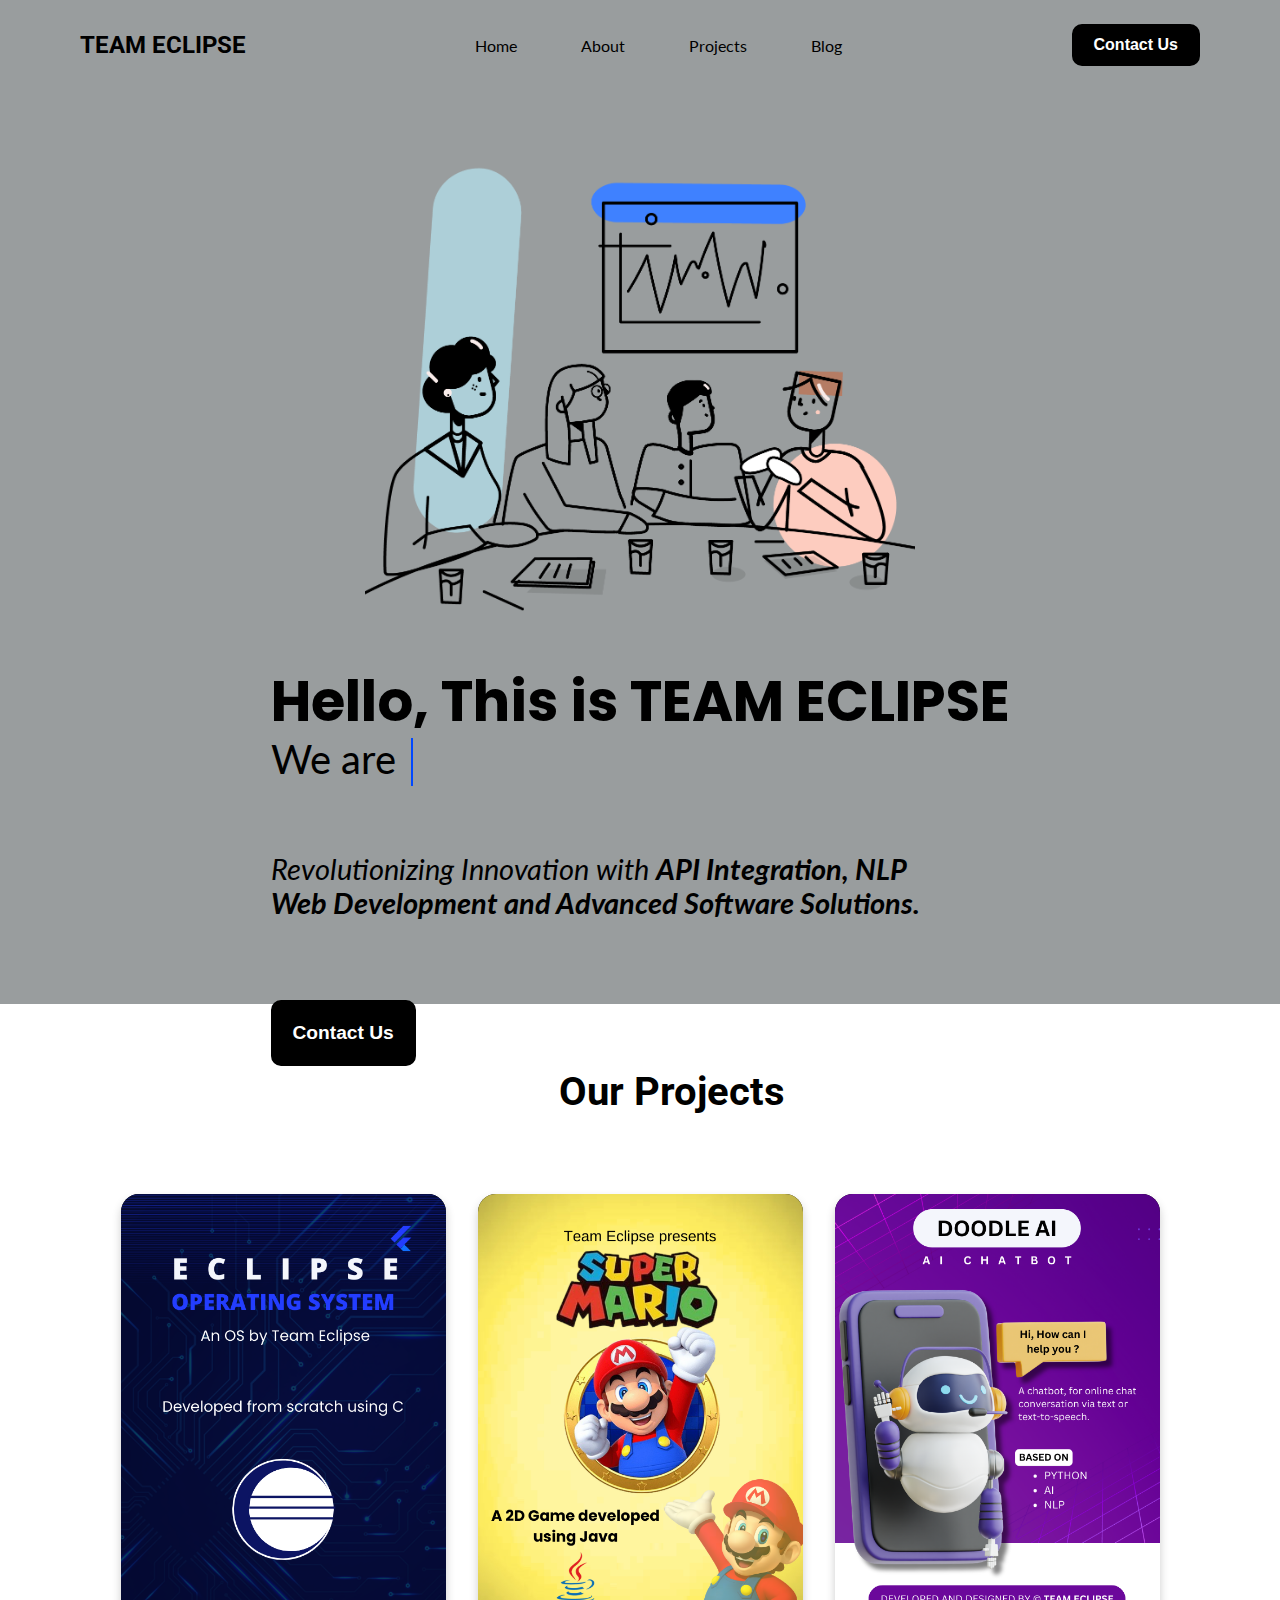
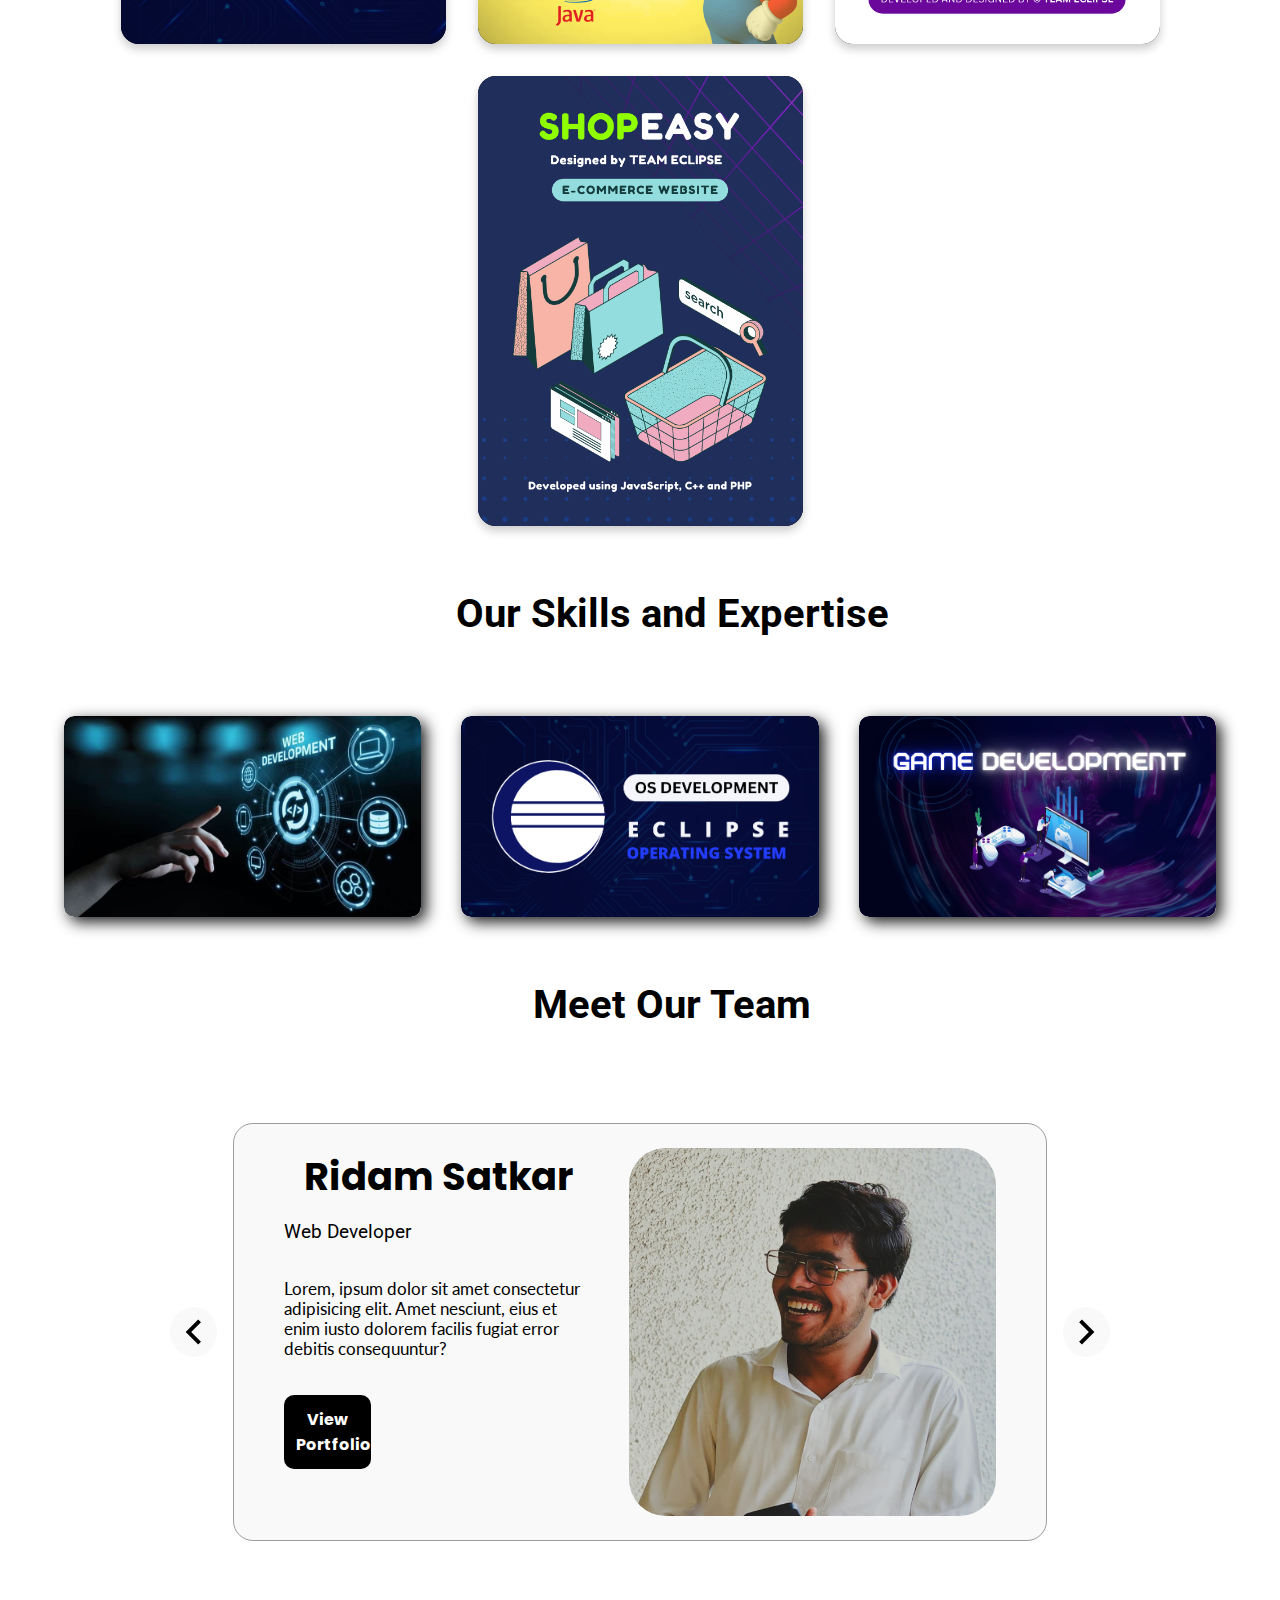
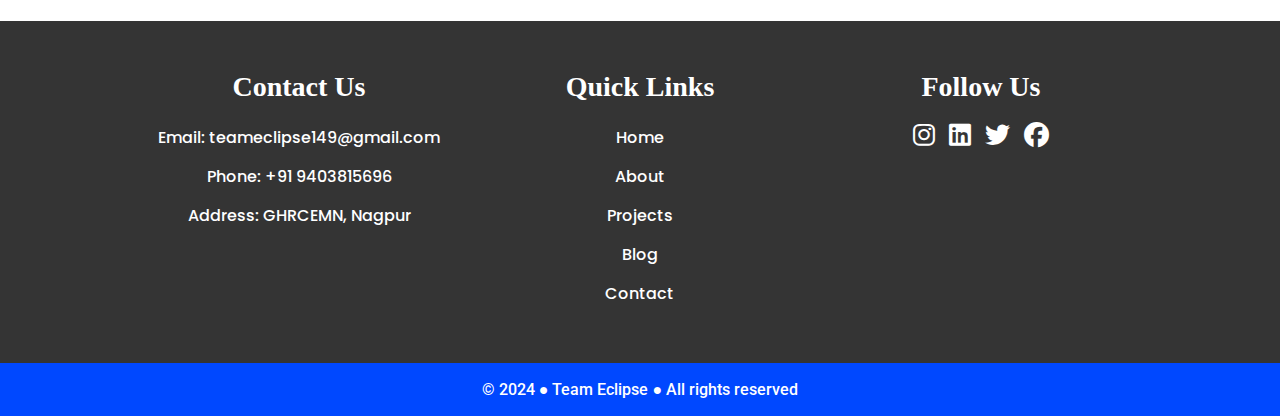
==== index.html @ 4fec07fc "Footer added and also responsiveness updated" ====
<!DOCTYPE html>
<html lang="en">

<head>
    <link rel="shortcut icon" type="icon" href="img/logo.png">
    <meta charset="UTF-8">
    <meta name="viewport" content="width=device-width, initial-scale=1.0">
    <title>Team Eclipse's Portfolio</title>
    <link rel="stylesheet" href="css/style.css">
    <link rel="stylesheet" media="only screen and (max-width:480px)" href="css/phone.css">
    <link rel="stylesheet"
        href="https://fonts.googleapis.com/css2?family=Roboto:wght@300;400;700&family=Open+Sans:wght@400;700&family=Lato:wght@400;700&display=swap">
    <link href="https://fonts.googleapis.com/css2?family=Poppins:wght@300;400;500;600;700;800;900&display=swap" rel="stylesheet">
    <link rel="stylesheet" href="https://cdnjs.cloudflare.com/ajax/libs/font-awesome/6.6.0/css/all.min.css">
</head>

<body>
    <div class="grey-bg">
        <header>
            <div class="logo">
                <h2>TEAM ECLIPSE</h2>
            </div>

            <div class="navbar">
                <ul>
                    <li><a href="#">Home</a></li>
                    <li><a href="#">About</a></li>
                    <li><a href="#">Projects</a></li>
                    <li><a href="#">Blog</a></li>
                </ul>
            </div>
            <div class="sidebar">
                <div class="navigation">
                    <h4>NAVIGATION</h4>
                    <ul class="nav-items">
                        <li><a href="#" class="active">Home</a></li>
                        <li><a href="#">About</a></li>
                        <li><a href="#">Projects</a></li>
                        <li><a href="#">Blog</a></li>
                    </ul>
                </div>

                <div class="socials">

                    <h4>SOCIALS</h4>
                    <ul class="social">
                        <li><a href="#" class="active">Instagram</a></li>
                        <li><a href="#">Twitter</a></li>
                        <li><a href="#">LinkedIn</a></li>
                    </ul>
                </div>

            </div>
            <div class="sidebar-toggle">
                <!-- <input type="checkbox" id="menu-toggle"> -->
                <i class="fa-solid fa-bars menu" onclick="showSidebar(); showCross();"></i>
                <i class="fa-solid fa-xmark cross" onclick="hideSidebar();hideCross();"></i>
            </div>
            <div class="magnetic">
                <button type="button" class="magnet-button" name="button">Contact Us</button>
            </div>
        </header>



        <div class="intro-section">

            <div class="intro-text">
                <h1 class="intro-text1">Hello, This is TEAM ECLIPSE</h1>
                <div class="typewriter">
                    <p class="text">We are</p>
                    <ul class="option">
                        <li><span>Web Developers.</span></li>
                        <li><span>Designers.</span></li>
                        <li><span>Progammers.</span></li>
                        <li><span>Freelancers.</span></li>
                        <li><span>Engineers.</span></li>
                    </ul>
                </div>
                <div class="intro-text2">
                    <p><em>Revolutionizing Innovation with <strong>API Integration, NLP</strong></em></p>
                    <p><em><strong>Web Development and Advanced Software Solutions. </strong></em></p>
                </div>
                <div class="magnetic button-spacing">
                    <button type="button" class="magnet-button intro-button" name="button">Contact Us</button>
                </div>
            </div>

            <img class="intro-img" src="img/intro-img.png" alt="intro-img.png">

        </div>
    </div>
    <div class="project-section">
        <h3 class="project-text in-view-animate">Our Projects</h3>
        <div class="project-wrapper">
            <div class="project-card in-view-animate">
                <div class="project-img"><img src="img/collab-project-1.png" alt="Location Unknown"></div>
                <div class="details">
                    <h1>Eclipse OS</h1>
                    <h2>Collaborative Project</h2>
                    <div class="rating">
                        <i class="fas fa-star"></i>
                        <i class="fas fa-star"></i>
                        <i class="fas fa-star"></i>
                        <i class="fas fa-star"></i>
                        <i class="far fa-star"></i>
                        <span>4.2/5</span>
                    </div>
                    <div class="tags">
                        <span class="tag">OS</span>
                        <span class="tag">C</span>
                        <span class="tag">OOPs</span>
                    </div>
                    <p class="desc">
                        A Full-Fledged operating system developed from Scratch only in C Programming Language.
                    </p>
                    <div class="collaborators">
                        <h3>Collaborators</h3>
                        <ul>
                            <li><img src="img/collab-1.jpg" alt="Ridam Satkar" title="Ridam Satkar"></li>
                            <li><img src="img/collab-2.jpg" alt="Priyanshu Kumar" title="Priyanshu Kumar"></li>
                            <li><img src="img/collab-4.jpg" alt="Pranay Kharbade" title="Pranay Kharbade"></li>
                        </ul>
                    </div>
                </div>
            </div>
            <div class="project-card in-view-animate">
                <div class="project-img"><img src="img/collab-project-2.png" alt="Location Unknown"></div>
                <div class="details">
                    <h1>Super Mario</h1>
                    <h2>Collaborative Project</h2>
                    <div class="rating">
                        <i class="fas fa-star"></i>
                        <i class="fas fa-star"></i>
                        <i class="fas fa-star"></i>
                        <i class="fas fa-star"></i>
                        <i class="far fa-star"></i>
                        <span>4/5</span>
                    </div>
                    <div class="tags">
                        <span class="tag">2D Game</span>
                        <span class="tag">Java</span>
                        <span class="tag">Game Engine</span>
                    </div>
                    <p class="desc">
                        A 2D Game developed from scratch using Java Programming Language.
                    </p>
                    <div class="collaborators">
                        <h3>Collaborators</h3>
                        <ul>
                            <li><img src="img/collab-1.jpg" alt="Ridam Satkar" title="Ridam Satkar"></li>
                            <li><img src="img/collab-2.jpg" alt="Priyanshu Kumar" title="Priyanshu Kumar"></li>
                            <li><img src="img/collab-3.jpg" alt="Sumit Vannier" title="Sumit Vannier"></li>
                        </ul>
                    </div>
                </div>
            </div>
            <div class="project-card in-view-animate">
                <div class="project-img"><img src="img/collab-project-3.png" alt="Location Unknown"></div>
                <div class="details">
                    <h1>Doodle AI</h1>
                    <h2>Collaborative Project</h2>
                    <div class="rating">
                        <i class="fas fa-star"></i>
                        <i class="fas fa-star"></i>
                        <i class="fas fa-star"></i>
                        <i class="fas fa-star"></i>
                        <i class="fas fa-star-half-alt"></i>
                        <span>4.7/5</span>
                    </div>
                    <div class="tags">
                        <span class="tag yellow">Python</span>
                        <span class="tag">AI</span>
                        <span class="tag blue">NLP</span>
                    </div>
                    <p class="desc">
                        A chatbot(Based on Pyhton and NLP), that can conduct an online chat conversation via text or
                        text-to-speech.
                    </p>
                    <div class="collaborators">
                        <h3>Collaborators</h3>
                        <ul>
                            <li><img src="img/collab-1.jpg" alt="Ridam Satkar" title="Ridam Satkar"></li>
                            <li><img src="img/collab-4.jpg" alt="Pranay Kharbade" title="Pranay Kharbade"></li>
                        </ul>
                    </div>
                </div>
            </div>
            <div class="project-card in-view-animate">
                <div class="project-img"><img src="img/collab-project-4.png" alt="Location Unknown"></div>
                <div class="details">
                    <h1>ShopEasy</h1>
                    <h2>Collaborative Project</h2>
                    <div class="rating">
                        <i class="fas fa-star"></i>
                        <i class="fas fa-star"></i>
                        <i class="fas fa-star"></i>
                        <i class="fas fa-star"></i>
                        <i class="fas fa-star-half-alt"></i>
                        <span>4.5/5</span>
                    </div>
                    <div class="tags">
                        <span class="tag yellow">JavaScript</span>
                        <span class="tag">Python</span>
                        <span class="tag blue">C++</span>
                    </div>
                    <p class="desc">
                        ShopEasy is an e-commerce website fully developed from scratch using JavaScript, C++ and Python.
                    </p>
                    <div class="collaborators">
                        <h3>Collaborators</h3>
                        <ul>
                            <li><img src="img/collab-1.jpg" alt="Ridam Satkar" title="Ridam Satkar"></li>
                            <li><img src="img/collab-4.jpg" alt="Pranay Kharbade" title="Pranay Kharbade"></li>
                            <li><img src="img/collab-3.jpg" alt="Sumit Vannier" title="Sumit Vannier"></li>
                        </ul>
                    </div>
                </div>
            </div>
        </div>
    </div>

    <div class="skills-section">
        <h3 class="skill-text in-view-animate">Our Skills and Expertise</h3>
        <div class="skill-wrapper">
            <div class="skill-card in-view-animate">
                <img alt="" src="img/skill-1.jpg">
                <div class="overlay">
                    <h3>Web Development</h3>
                    <p>Our team excels in building dynamic and responsive web applications, mastering both frontend and
                        backend technologies.</p>
                </div>
            </div>
            <div class="skill-card in-view-animate">
                <img alt="" src="img/skill-2.jpg">
                <div class="overlay">
                    <h3>OS Development</h3>
                    <p>We specialize in creating efficient and secure operating systems tailored for performance and
                        scalability.</p>
                </div>
            </div>
            <div class="skill-card in-view-animate">
                <img alt="" src="img/skill-3.jpg">
                <div class="overlay">
                    <h3>Game Development</h3>
                    <p>Our team is skilled in designing immersive and engaging games, blending creativity with technical
                        expertise.</p>
                </div>
            </div>
        </div>
    </div>

    <div class="team-section">
        <h3 class="team-text in-view-animate">Meet Our Team</h3>
        <div class="team-slider">
            <svg class="previous-arrow" xmlns="http://www.w3.org/2000/svg" viewBox="0 0 24 24" fill="currentColor">
                <path
                    d="M10.8284 12.0007L15.7782 16.9504L14.364 18.3646L8 12.0007L14.364 5.63672L15.7782 7.05093L10.8284 12.0007Z">
                </path>
            </svg>
            <div class="team-wrapper">
                <div class="member-card">
                    <div class="member-details">
                        <h3 class="member-name">Ridam Satkar</h3>
                        <p class="member-pos">Web Developer</p>
                        <p class="member-info">Lorem, ipsum dolor sit amet consectetur adipisicing elit. Amet nesciunt,
                            eius et enim iusto dolorem facilis fugiat error debitis consequuntur?</p>
                        <button class="resume-btn">View Portfolio</button>
                    </div>
                    <img src="img/collab-1.jpg" alt="Ridam Satkar" title="Ridam Satkar">
                </div>
                <div class="member-card">
                    <div class="member-details">
                        <h3 class="member-name">Priyanshu Kumar</h3>
                        <p class="member-pos">Graphic Designer</p>
                        <p class="member-info">Lorem, ipsum dolor sit amet consectetur adipisicing elit. Amet nesciunt,
                            eius et enim iusto dolorem facilis fugiat error debitis consequuntur?</p>
                        <button class="resume-btn">View Portfolio</button>
                    </div>
                    <img src="img/collab-2.jpg" alt="Priyanshu Kumar" title="Priyanshu Kumar">
                </div>
                <div class="member-card">
                    <div class="member-details">
                        <h3 class="member-name">Sumit Vannier</h3>
                        <p class="member-pos">UI/UX Designer</p>
                        <p class="member-info">Lorem, ipsum dolor sit amet consectetur adipisicing elit. Amet nesciunt,
                            eius et enim iusto dolorem facilis fugiat error debitis consequuntur?</p>
                        <button class="resume-btn">View Portfolio</button>
                    </div>
                    <img src="img/collab-3.jpg" alt="Sumit Vannier" title="Sumit Vannier">
                </div>
                <div class="member-card">
                    <div class="member-details">
                        <h3 class="member-name">Pranay Kharbade</h3>
                        <p class="member-pos">Web Developer</p>
                        <p class="member-info">Lorem, ipsum dolor sit amet consectetur adipisicing elit. Amet nesciunt,
                            eius et enim iusto dolorem facilis fugiat error debitis consequuntur?</p>
                        <button class="resume-btn">View Portfolio</button>
                    </div>
                    <img src="img/collab-4.jpg" alt="Pranay Kharbade" title="Pranay Kharbade">
                </div>

            </div>
            <svg class="next-arrow" xmlns="http://www.w3.org/2000/svg" viewBox="0 0 24 24" fill="currentColor">
                <path
                    d="M13.1717 12.0007L8.22192 7.05093L9.63614 5.63672L16.0001 12.0007L9.63614 18.3646L8.22192 16.9504L13.1717 12.0007Z">
                </path>
            </svg>
        </div>
    </div>

    <footer>
        <div class="container">
                <div class="footer-content">
                    <h3>Contact Us</h3>
                    <p>Email: teameclipse149@gmail.com</p>
                    <p>Phone: +91 9403815696</p>
                    <p>Address: GHRCEMN, Nagpur</p>
                </div>
                <div class="footer-content mobile-display-none">
                    <h3>Quick Links</h3>
                    <ul class="list">
                        <li><a href="">Home</a></li>
                        <li><a href="">About</a></li>
                        <li><a href="">Projects</a></li>
                        <li><a href="">Blog</a></li>
                        <li><a href="">Contact</a></li>
                    </ul>
                </div>
            
            <div class="footer-content">
                <h3>Follow Us</h3>
                <ul class="social-icons">
                    <li><a href=""><i class="fab fa-instagram"></i></a></li>
                    <li><a href=""><i class="fab fa-linkedin"></i></a></li>
                    <li><a href=""><i class="fab fa-twitter"></i></a></li>
                    <li><a href=""><i class="fab fa-facebook"></i></a></li>
                </ul>
            </div>
        </div>
        <div class="bottom-bar">
            <p>&copy; 2024  ●  Team Eclipse  ●  All rights reserved</p>
        </div>
    </footer>
</body>

<script src="js\magneticbuttons.js"></script>
<script src="js\TeamSlider.js"></script>
<script src="js\MenuToggle.js"></script>

</html>
---- css/style.css ----
html{
    scroll-behavior: smooth;
}

*{
    box-sizing: border-box;
    margin: 0;
    padding: 0;
}

:root{
    --primary-color:#ffffff;
    --accent-color:#0048ff; 
    --heading-color:#ffffff;
    --text-color:#000000;
    --grey-color:#999d9e;
    
    --font-heading:"Roboto", sans-serif;
    --font-paragraph:"Lato", sans-serif;
    --font-primary:"Poppins", sans-serif;
}


.grey-bg{
    height: calc(100vh + 6.5rem);
    background-color: var(--grey-color);
}

header{
    background-color: #f0f0f000;
    padding: 1.5rem 3rem;
    width: calc(100% - 4rem);
    display: flex;
    margin: 0 auto 1rem auto;
    align-items: center;
    justify-content: space-between;
}

header .logo{
    font-family: var(--font-heading);
    color: black;
}


header .navbar ul{
    list-style: none;
    display: flex;
    justify-content: space-evenly;
    align-items:center ;
    gap: 4rem;
}
header .sidebar-toggle, header .sidebar{
    display: none;
}

header .navbar ul li{
    position: relative;
    text-align: center;
}

header .navbar ul li a{
    text-decoration: none;
    color: #000000;
    font-family: var(--font-paragraph);
    position: relative;
    display: inline-block;
    font-size: 1rem;
    padding: 5px 0px;
}

header .navbar ul li a::after {
    content: '';
    position: absolute;
    left: 0px;
    bottom: 0px;
    width: 100%;
    height: 2px;
    background-color: var(--accent-color);
    transform-origin: bottom right;
    transition: transform 0.5s ease;
    transform: scaleX(0);
}
header .navbar ul li a:hover::after {
    transform-origin: bottom left;
    transform: scaleX(1);
}

/* MAGNETIC BUTTONS ---> CSS Starts */

.magnetic {
    display: inline-block;
    position: relative; 
}

.magnet-button {
    padding: 10px 20px;
    background-color: #000000;
    color: #ffffff;
    border: 2px solid #000000;
    border-radius: 10px;
    font-size: 1rem;
    font-weight: 700;
    cursor: pointer;
    transition: transform 0.2s ease, background-color 0.8s ease, border-color 0.8s ease, color 0.3s ease;
}

.magnet-button:hover{
    background-color: var(--accent-color);
    border-color: var(--accent-color);
    color: white;
}

/* MAGNETIC BUTTONS ---> CSS Ends */

/* Intro-Section ---> CSS Starts  */

.intro-section{
    display: flex;  
    flex-flow: row wrap-reverse;
    align-items: center;
    justify-content: space-evenly;
    margin: 50px auto;
    padding: 0 20px;
}

.intro-text1{
    font-family: var(--font-primary);
    position: relative;
    font-size: 3.5rem;
    line-height: 1.5rem;
}

/* Animated Text >>> Typewriter Effect ---> CSS Starts  */

.typewriter{
    display: flex;
    align-items: center;
    /* margin-bottom: 4rem; */
}

.text{
    display: inline-block;
    color: #000000;
    font-family: var(--font-paragraph);
    font-size: 2.5rem;
}

.option {
    margin-left: 15px;
    height: 90px;
    line-height: 90px;
    overflow: hidden;
}

.option li {
    list-style: none;
    color: var(--accent-color);
    font-size: 2.5rem;
    font-family: var(--font-paragraph);
    font-weight: 500;
    position: relative;
    top: 0;
    animation: slide 12s steps(4) infinite;
}

@keyframes slide {
    100% {
        top: -360px;
    }
}

.option li span {
    position: relative;
    margin: 5px 0;
}

.option li span::after {
    content: '';
    position: absolute;
    top: 3px;
    left: 0;
    height: 100%;
    width: 100%;
    background: #999d9e;
    border-left: 2px solid var(--accent-color);
    animation: typing 3s steps(10) infinite;
}

@keyframes typing {

    40%,
    60% {
        left: calc(100% + 0.5rem);
    }

    100% {
        left: 0;
    }
}

/* Animated Text >>> Typewriter Effect ---> CSS Ends  */

.intro-text2{
    margin-top: 3rem;
}

.intro-text2 p{
    font-size: 1.8rem;
    font-family: var(--font-paragraph);
}

.intro-button{
    margin-top: 5rem;
    padding: 20px;
    font-size: 1.2rem;
}

.intro-img{ 
    height: 550px;
    width: 550px;
}

/* Intro-Section ---> CSS Ends  */

/* Project-Section ---> CSS Starts  */

.project-text{
    margin-top: 4rem;
    margin-left: 5%;
    font-family: var(--font-heading);
    font-size: 2.5rem;
    font-weight: 700;
}

.project-wrapper {
    position: relative;
    width: 100%;
    height: 100%;
    padding: 4rem 1rem;
    display: flex;
    align-content: center;
    justify-content: center;
    gap: 2rem;
    flex-wrap: wrap;
}

.project-card {
    position: relative;
    width: 325px;
    height: 450px;
    background: #000;
    border-radius: 18px;
    overflow: hidden;
    box-shadow: 0 5px 10px rgba(0, 0, 0, .2);
    
}

.project-img {
    position: relative;
    top: 0;
    left: 0;
    width: 100%;
    height: 100%;
    overflow: hidden;
}

.project-img::before {
    content: '';
    position: absolute;
    bottom: -45%;
    left: 0;
    width: 100%;
    height: 100%;
    z-index: 1;
    transition: .3s;
}

.project-card:hover .project-img::before {
    bottom: 0;
}

.project-img img {
    position: absolute;
    top: 0;
    left: 0;
    width: 100%;
    height: 100%;
    object-fit: cover;
    transition: .3s;
}

.project-card:hover .project-img img {
    transform: scale(1.1);
}

.details {
    position: absolute;
    bottom: -100%;
    left: 0;
    width: 100%;
    height: auto;
    padding: 1.5em 1.5em 2em;
    background: #000a;
    backdrop-filter: blur(16px) saturate(120%);
    transition: .3s;
    color: #fff;
    z-index: 2;
}

.project-card:hover .details {
    bottom: 0;
}

.details h1,
.details h2 {
    font-weight: 700;
}

.details h1 {
    font-size: 1.5em;
    margin-bottom: 5px;
}

.details h2 {
    font-weight: 400;
    font-size: 1em;
    margin-bottom: 10px;
    opacity: .6;
}

.details .rating {
    position: relative;
    margin-bottom: 15px;
    display: flex;
    gap: .25em;
}

.details .rating i {
    color: #e3c414;
}

.details .rating span {
    margin-left: 0.25em;
}

.details .tags {
    display: flex;
    gap: .375em;
    margin-bottom: .875em;
    font-size: .85em;
}

.details .tags span {
    padding: .35rem .65rem;
    color: #fff;
    border: 1.5px solid rgba(255 255 255 / 0.4);
    border-radius: 4px;
    border-radius: 50px;
}

.details .desc {
    color: #fff;
    opacity: .8;
    line-height: 1.5;
    margin-bottom: 1em;
}

.details .collaborators h3 {
    margin-bottom: .5em;
}

.details .collaborators ul {
    position: relative;
    display: flex;
    flex-wrap: wrap;
    gap: 0.625rem;
    width: 100%;
}

.details .collaborators ul li {
    list-style: none;
    width: 55px;
    height: 55px;
    border-radius: 50%;
    overflow: hidden;
    border: 1.5px solid #fff;
}

.details .collaborators ul li img {
    width: 100%;
    height: 100%;
}

/* Project-Section ---> CSS Ends  */

/* Appear-on-Scroll Effect ---> CSS Starts  */

@keyframes appear {
    from{
        opacity: 0;
        transform: translateX(-100px); 
    }
    to{
        opacity: 1;
        transform: translateX(0px); 
    }
}

.in-view-animate {
    animation: appear linear;
    animation-timeline: view();
    animation-range: entry 0% cover 30%;
}

/* Appear-on-Scroll Effect ---> CSS Ends  */

/* Skill-Section ---> CSS Starts */

.skill-text {
    margin-left: 5%;
    font-family: var(--font-heading);
    font-size: 2.5rem;
    font-weight: 700;
}

.skill-wrapper {
    position: relative;
    width: 100%;
    height: 100%;
    padding: 4rem 5%;
    display: grid;
    grid-template-columns: repeat(auto-fit, minmax(250px, 1fr));
    grid-gap: 40px;
}

.skill-card {
    border-radius: 10px;
    position: relative;
    overflow: hidden;
    box-shadow: 5px 5px 15px rgba(0,0,0,0.9);
}
.skill-card img{
    width: 100%;
    border-radius: 10px;
    display: block;
    transition: transform 0.5s;
}
.overlay {
    width: 100%;
    height: 0;
    background: linear-gradient(transparent,#1c1c1c 58%);
    border-radius: 10px;
    position: absolute;
    left: 0;
    bottom: 0;
    overflow: hidden;
    display: flex;
    align-items: center;
    justify-content: center;
    flex-direction: column;
    padding: 0 40px;
    text-align: center;
    font-size: 1rem;
    transition: height 0.5s;
}
.overlay h3 {
    font-weight: 500;
    margin-bottom: 5px;
    margin-top: 3vh;
    font-family: var(--font-primary);
    color: #ffffff;
    font-size: 1.9rem;
    letter-spacing: 2px;
}

.overlay p{
    color: #ececec;
}

.skill-card:hover img{
    transform: scale(1.1);
}
.skill-card:hover .overlay{
    height: 100%;
}
/* Skill-Section ---> CSS Ends */

/* Team Section ---> CSS Starts */

.team-text {
    margin-left: 5%;
    font-family: var(--font-heading);
    font-size: 2.5rem;
    font-weight: 700;
}

.team-slider{
    height: 100%;
    width: 100%;
    display: flex;
    flex-direction: row;
    align-items: center;
    padding: 0 170px;
}

.team-slider svg{
    height: 50px;
    width: 50px;
    background-color: #f9f9f9;
    border-radius: 50%;
    /* display: none; */
}

.team-slider .team-wrapper{
    height: 50vh;
    width: 70vw;
    padding: 1rem;
    margin: 4rem auto;
    display: flex;
    flex-wrap :nowrap;
    overflow: hidden;
    justify-content: flex-start;
    scroll-snap-type: x mandatory;
    scroll-behavior: smooth;
}

.team-slider .member-card{
    height: 100%;
    flex: 1;
    min-width: 100%;
    padding: 3% calc(3% + 2vw) 3% 3%;
    background-color: #f9f9f9;
    border: 1px solid var(--grey-color);
    border-radius: 20px;
    display: flex;
    flex-direction: row;
    gap: 10px;
    margin-right: 1rem;
    scroll-margin: 1rem;
    scroll-snap-align: start;

    &:last-child{
        margin-right: 0;
    }
}

.team-slider .member-card, .member-card * {
    user-select: none;
}

.team-slider .member-card .member-details{
    display: flex;
    flex-direction: column;
    padding: 0 2vw;
}

.team-slider .member-card .member-details .member-name{
    font-family: var(--font-primary);
    font-size: clamp(1.5rem,3vw,5rem);
    font-weight: 700;
}

.team-slider .member-card .member-details .member-pos{
    font-family: var(--font-heading);
    font-size: clamp(1rem,1.5vw,4rem);

}

.team-slider .member-card .member-details .member-info{
    margin-top: 4vh;
    font-family:  var(--font-paragraph);
    font-size: clamp(1rem,1.3vw,4rem);
}

.team-slider .member-card .member-details .resume-btn{
    margin-top: 4vh;
    width: 28%;
    background-color: black;
    color: white;
    padding: 12px;
    font-family: var(--font-primary);
    font-weight: 700;
    font-size: 1rem;
    border: none;
    border-radius: 10px;
    transition: all .3s ease-in-out;

    &:hover{
        background-color: rgb(0, 4, 255);
    }
}

.team-slider .member-card img{
    border-radius: 10%;
}

/* Team Section ---> CSS Ends */

/* Footer ---> CSS Starts */

footer {
    background: #343434;
    padding-top: 50px;
    color: #fff;
}

.container {
    width: 80%;
    margin: auto;
    display: flex;
    justify-content: center;
}

.footer-content {
    width: 33.3%;
}

h3 {
    font-size: 28px;
    margin-bottom: 15px;
    text-align: center;
}

.footer-content p {
    font-family: var(--font-primary);
    font-weight: 500;
    width: fit-content;
    margin: auto;
    padding: 7px;
}

.footer-content ul {
    text-align: center;
}

.list {
    padding: 0;
}

.list li {
    width: auto;
    text-align: center;
    list-style-type: none;
    padding: 7px;
    position: relative;
}

.list li a{
    font-family: var(--font-primary);
    font-weight: 500;
    text-decoration: none;
    color: #fff;

}

.list li::before {
    content: '';
    position: absolute;
    transform: translate(-50%, -50%);
    left: 50%;
    top: 100%;
    width: 0;
    height: 2px;
    background: var(--accent-color);
    transition-duration: .5s;
}

.list li:hover::before {
    width: 70px;
}

.social-icons {
    text-align: center;
    padding: 0;
}

.social-icons li {
    display: inline-block;
    text-align: center;
    padding: 5px;
}

.social-icons i {
    color: white;
    font-size: 25px;
}


.list li a:hover {
    color: var(--accent-color);
}

.social-icons i:hover {
    color: var(--accent-color);
}

.bottom-bar {
    background: var(--accent-color);
    text-align: center;
    padding: 10px 0;
    margin-top: 50px;
}

.bottom-bar p {
    font-family: var(--font-heading);
    font-weight: 500;
    color: #ffffff;
    margin: 0;
    font-size: 16px;
    padding: 7px;
}

/* Footer ---> CSS Ends */
---- css/phone.css ----
*{
    box-sizing: border-box;
    margin: 0;
    padding: 0;
}
.grey-bg{
    background-color: #999d9e;
    height: calc(100vh + 0.5rem);
    width: 100vw;
}

header .navbar{
    display: none;
}

header{
    padding: 2rem 0;
    margin: auto;
    display: flex;
    justify-content: space-between;
    align-items: center;
}   

header .sidebar-toggle{
    display: flex;
}

header .sidebar-toggle .menu{
    position: fixed;
    top: 18px;
    right: 32px;
    padding: 24px 25px;
    font-size: 4vw;
    border-radius: 50%;
    background-color: #1c1d20;
    color: #ffffff;
    z-index: 1;
    transition: all 0.3s ease;
}

header .sidebar-toggle .menu::after{
    content: '';
    position: absolute;
    background: linear-gradient(0deg, #027efb 0%,  rgba(0,3,255,1)100%);
    height: 100%;
    width: 100%;
    border-radius: 50%;
    transition: all 0.3s ease;
    z-index: -1;
    top: 0;
    left: 0;
    
    transform: scale(0);
}

header .sidebar-toggle .menu:hover::after,
header .sidebar-toggle .menu:focus::after{
    transform: scale(1);
}

header .sidebar-toggle .cross{
    z-index: 2;
    display: none;
    position: fixed;
    top: 18px;
    right: 32px;
    background-color: #027efb;
    color: white;
    padding: 24px 25px;
    font-size: 4vw;
    border-radius: 50%;
}

header .sidebar{
    display: flex;
    position: fixed;
    top: 0;
    right: 0;
    height: 100vh;
    width: 100vw;
    background-color: #181818;
    padding: 7rem 4rem 7rem 4rem;  
    z-index: 2;
    flex-direction: column;
    gap: 15rem;
    transition: transform 0.5s cubic-bezier(0.7, 0, 0.2, 1); /* Smooth transition */
    transform: translateX(100%);
}


header .sidebar .nav-items{
    list-style: none;
}

header .sidebar .navigation h4{
    color: #b6b6b6;
    font-family:"Lato", sans-serif;
    font-size: 0.7rem;
    border-bottom: 1px solid #b6b6b6;
    padding-bottom: 1.5rem;
    margin-bottom: 1.5rem;
}

header .sidebar .nav-items li a{
    display: inline-block;
    text-decoration: none;
    font-family: "Roboto", sans-serif;
    font-size: 2.5rem;
    font-weight: 300;
    color: #ffffff;
    transition: transform 0.3s ease-in-out;
    position: relative;
}

header .sidebar .nav-items li a::before{
    opacity: 0;
    content: "";
    position: absolute;
    top: 50%;
    left: -30px;
    transform: translateY(-50%);
    background-color: #ffffff;
    height: 0.5rem;
    width: 0.5rem;
    border-radius: 50%;
}

header .sidebar .nav-items li a:hover::before,
header .sidebar .nav-items li .active::before{
    opacity: 1;
}
header .sidebar .nav-items li a:hover, .active{
    transform: translateX(1.5rem);
}

header .sidebar .social{
    list-style: none;
    display: flex;
    flex-direction: row;
    justify-content: space-between;
}

header .sidebar .socials h4{
    color: #b6b6b6;
    font-family:"Lato", sans-serif;
    font-size: 0.7rem;
    border-top: 1px solid #b6b6b6;
    padding-top: 1.5rem;
    margin-bottom: 1.5rem;
}

header .sidebar .social li a{
    color: white;
    text-decoration: none;
    font-family:"Roboto", sans-serif;
}

header .magnetic{
    display: none;
}

header .logo h2{
    font-size: 6vw;
}

.intro-section{
    margin: 0px;
}

.intro-section .intro-img{
    width: 70vw;
    height: auto;
}

.intro-section .intro-text1{
    font-size: 6.65vw;
}

.intro-section .typewriter{
    max-height: 10vw;
}

.intro-section .typewriter .text{
    font-size: 5vw;

}
.intro-section .typewriter .option li{
    font-size: 5vw;
}

.intro-section .intro-text2{
    margin-top: 8vw;
}

.intro-section .intro-text2 p{
    font-size: 6vw;
}

.intro-section .intro-text .magnet-button{
    padding: 0.8rem 1.2rem;
    font-size: 1rem;
    margin-top: 8vh;
}


.team-slider{
    height: 100%;
    width: 100%;
    display: flex;
    flex-direction: row;
    align-items: center;
    padding: 0 2.95vw;
}

.team-slider svg{
    height: 50px;
    width: 50px;
}

.team-slider .team-wrapper{
    height: 50vh;
    width: 70vw;
    padding: 1rem;
    margin: 4rem auto;
    
}

.team-slider .member-card{
    padding: 6% 3% 6% 3%;
    display: flex;
    flex-direction: column-reverse;
    align-items:center ;
    scroll-snap-align: start;
}

.team-slider .member-card .member-details{
    display: flex;
    flex-direction: column;
}

.team-slider .member-card .member-details .member-name{
    font-size: 2.5vh;
    text-align: center;
}

.team-slider .member-card .member-details .member-pos{
    text-align: center;
}

.team-slider .member-card .member-details .member-info{
    display: none;
}

.team-slider .member-card .member-details .resume-btn{
    align-self: center;
    margin-top: 2.8vh;
    width: 100%;
}

.team-slider .member-card img{
    height: 60%;
    width: 90%;
}

footer .container{
    width: 95%;
    flex-direction: column;
    justify-content: center;
    align-items: center;
    gap: 3vh;
}

.footer-content {
    width: 100%;
}

.footer-content h3{
    font-size: 1.5rem;
    margin: 0;
}

.footer-content .list{
    display: flex;
    flex-direction: row;
    align-items: center;
    justify-content: center;
    gap: 1vw;
}

.footer-content .social-icons{
    display: flex;
    justify-content: center;
    align-items: center;
    gap: 2vw;
}
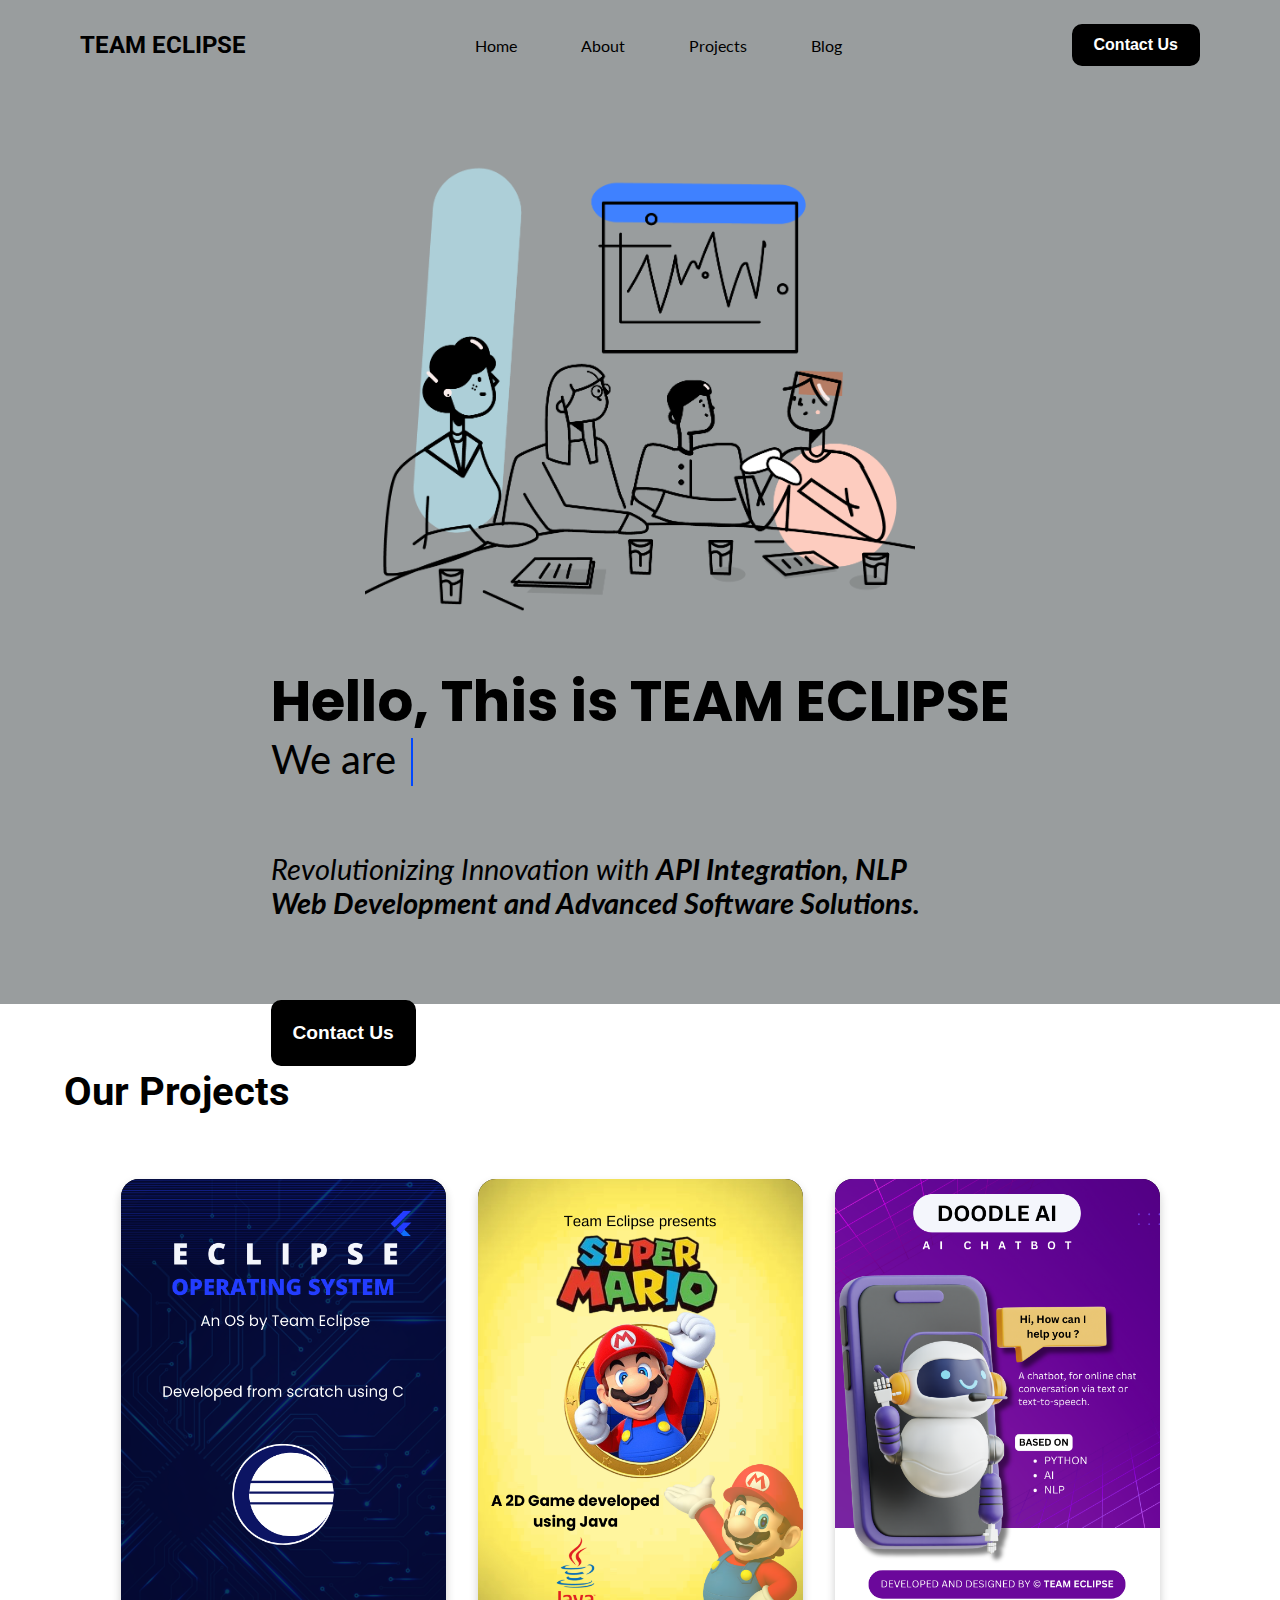
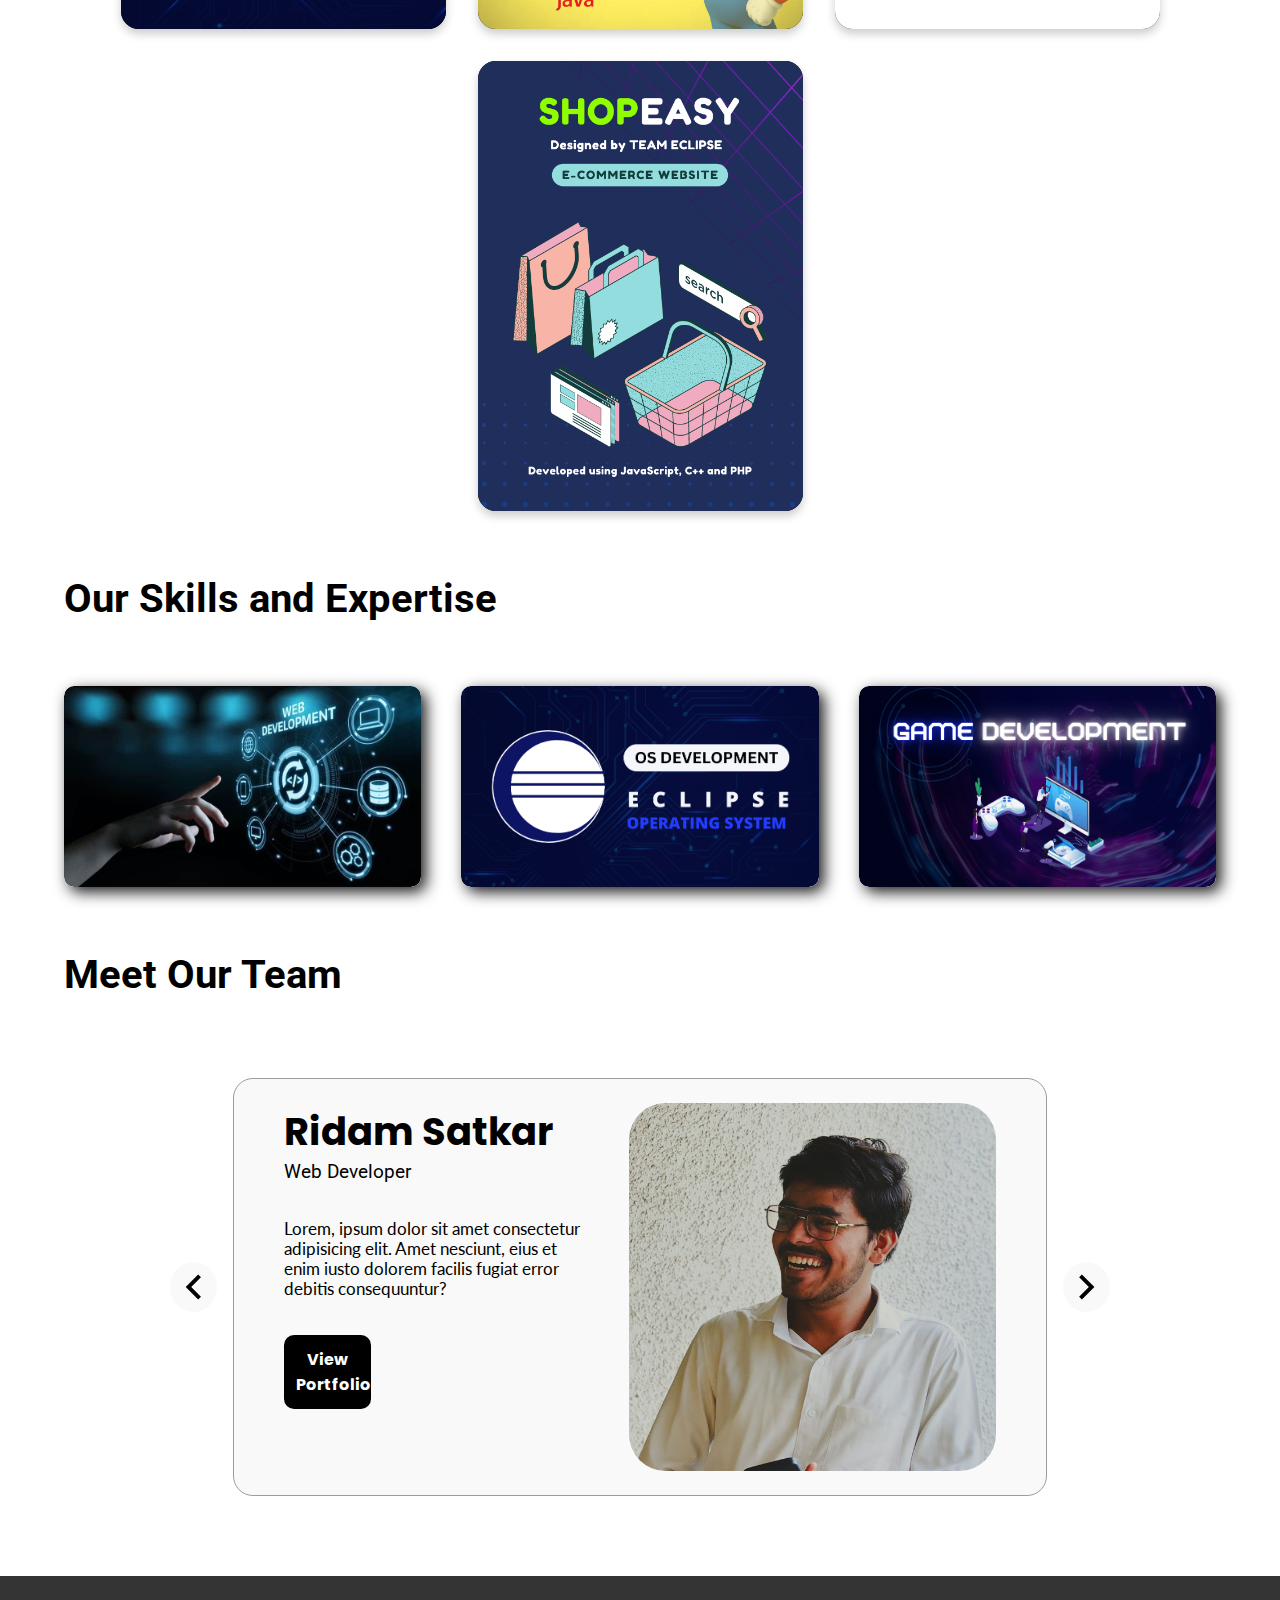
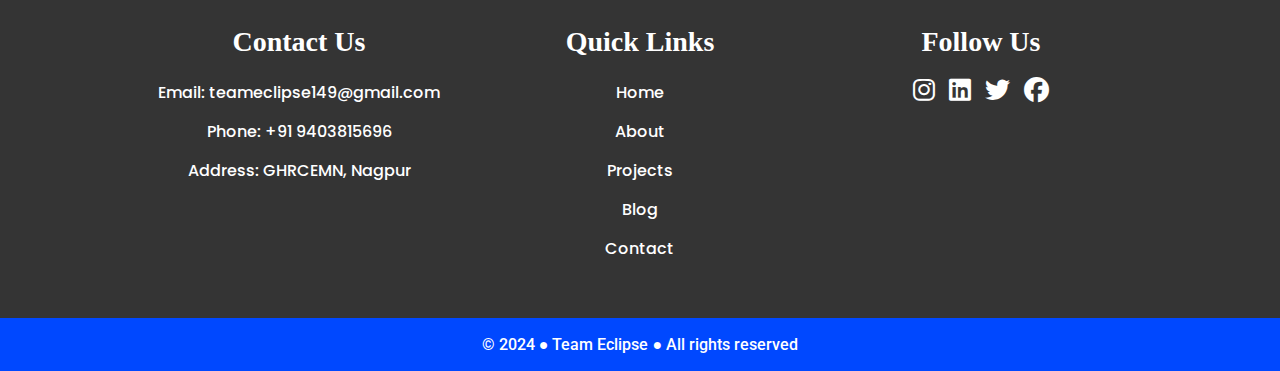
==== commit e639973c: "created contact-form and implemented using google sheets" ====
--- a/index.html
+++ b/index.html
@@ -82,7 +82,7 @@
                     <p><em><strong>Web Development and Advanced Software Solutions. </strong></em></p>
                 </div>
                 <div class="magnetic button-spacing">
-                    <button type="button" class="magnet-button intro-button" name="button">Contact Us</button>
+                    <button href="contact.html" type="button" class="magnet-button intro-button" name="button">Contact Us</button>
                 </div>
             </div>
 
@@ -324,7 +324,7 @@
                         <li><a href="">About</a></li>
                         <li><a href="">Projects</a></li>
                         <li><a href="">Blog</a></li>
-                        <li><a href="">Contact</a></li>
+                        <li><a href="contact.html">Contact</a></li>
                     </ul>
                 </div>
             
--- a/css/style.css
+++ b/css/style.css
@@ -592,7 +592,7 @@
 
 .team-slider .member-card img{
     border-radius: 10%;
-}
+}                       
 
 /* Team Section ---> CSS Ends */
 
@@ -615,7 +615,7 @@
     width: 33.3%;
 }
 
-h3 {
+.footer-content h3{
     font-size: 28px;
     margin-bottom: 15px;
     text-align: center;
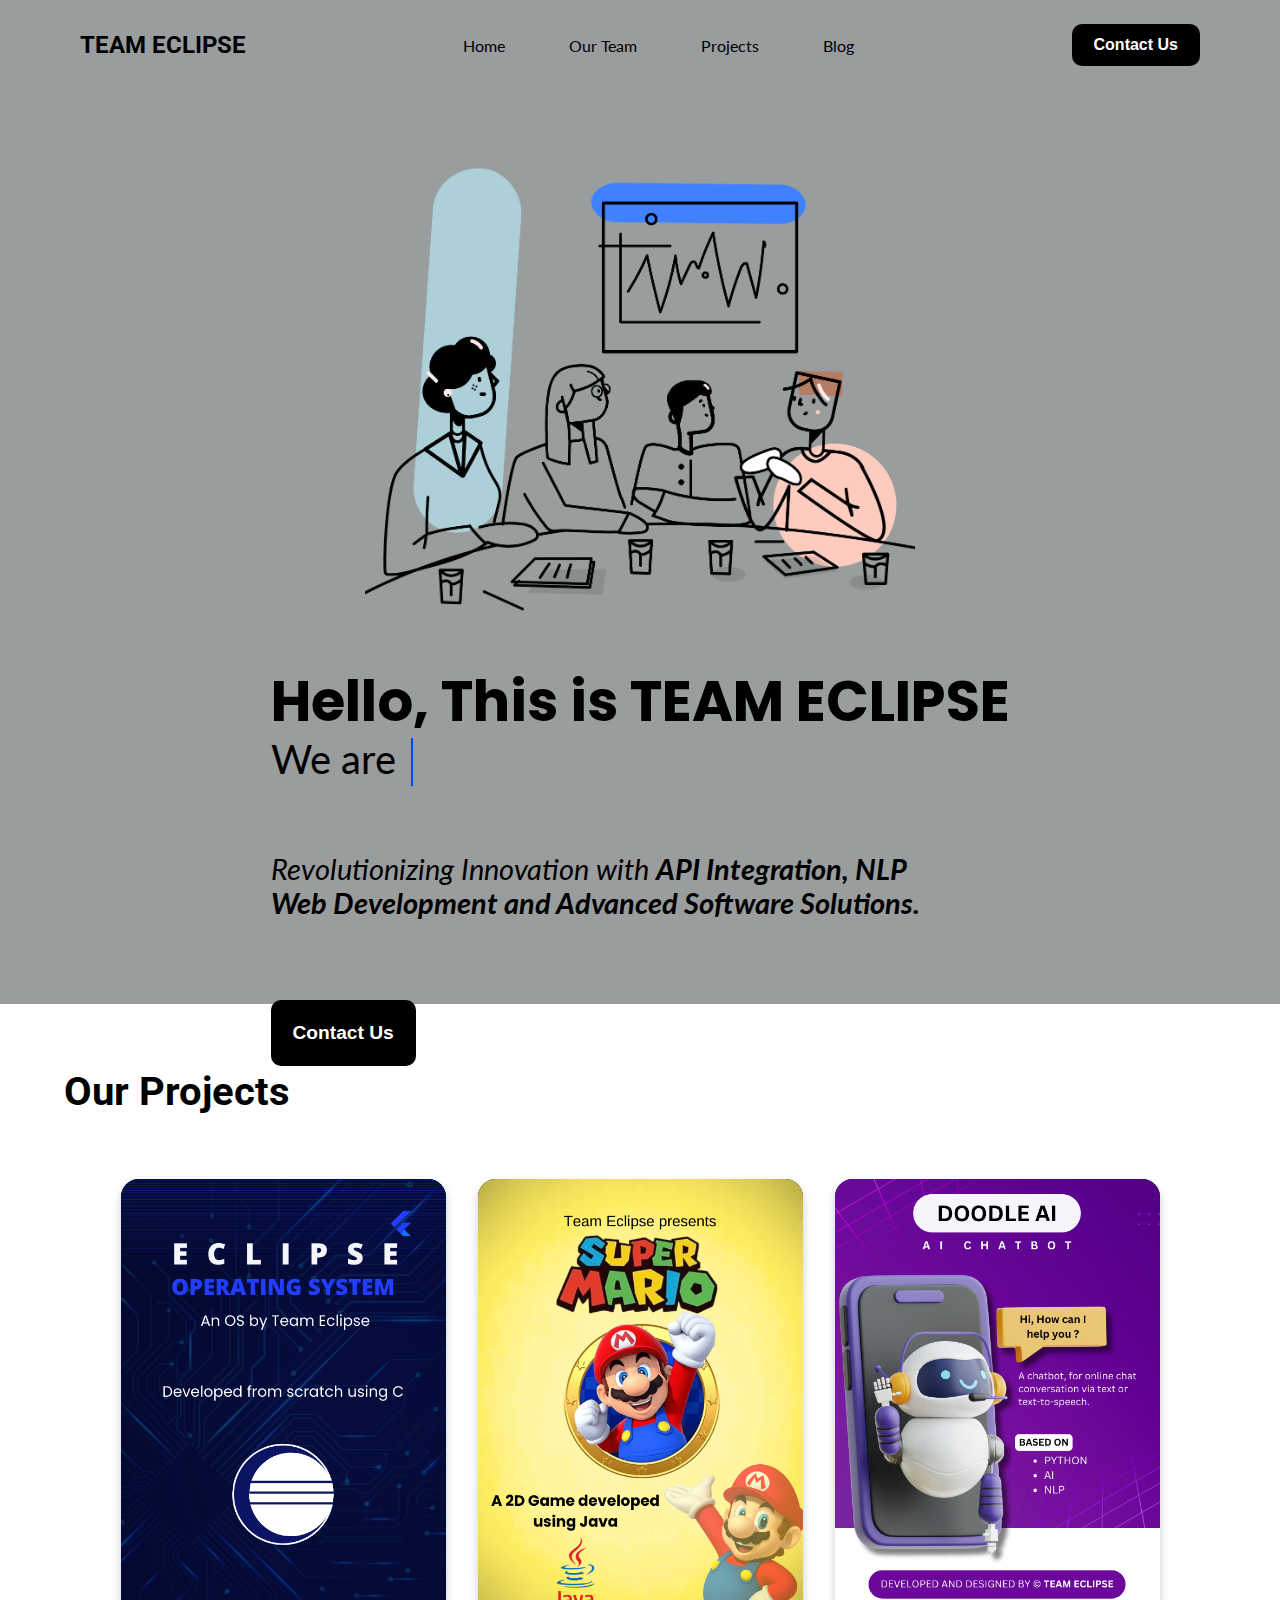
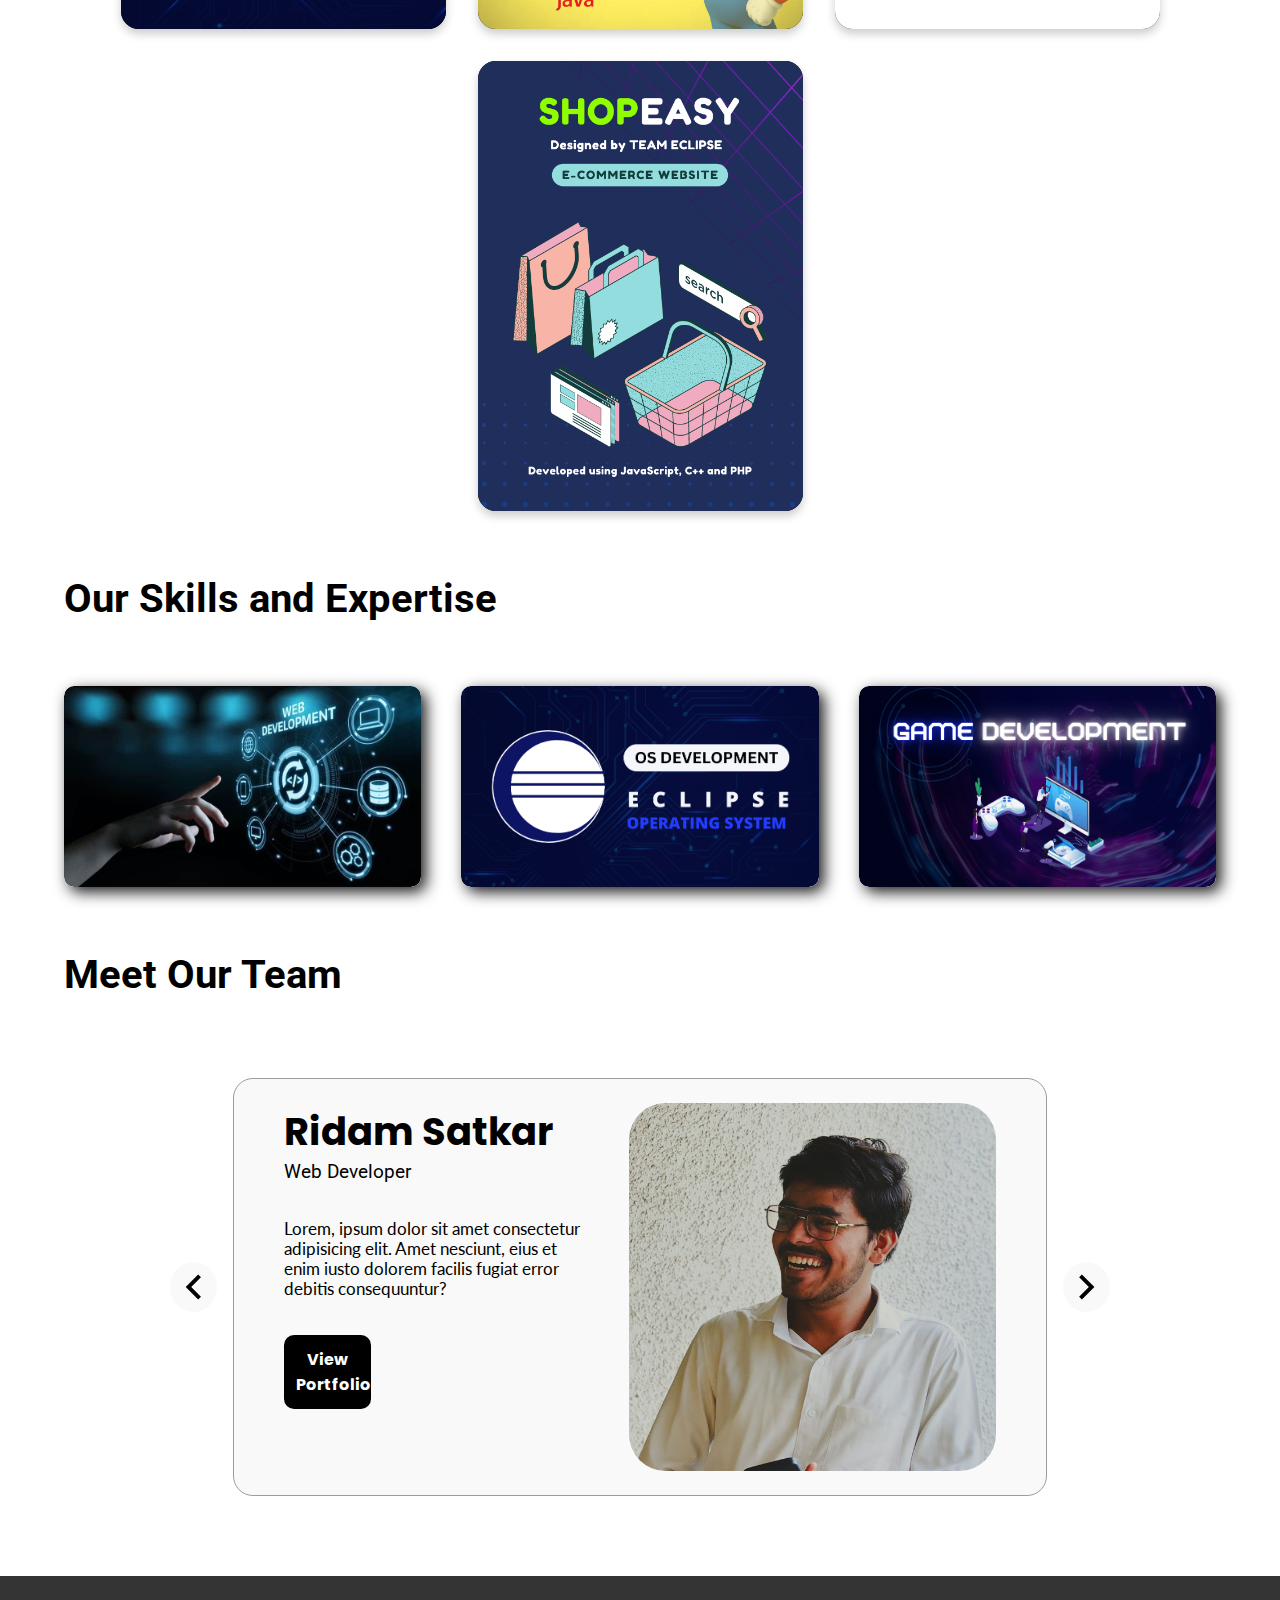
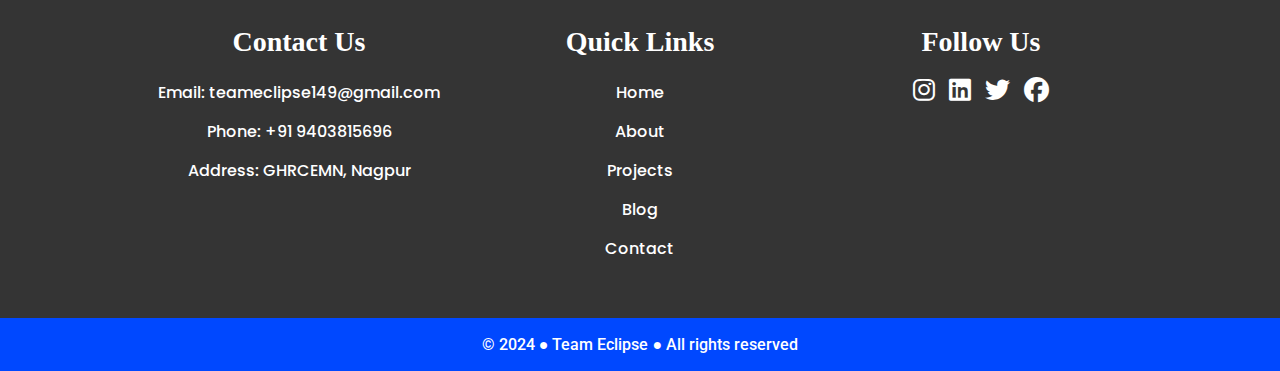
==== commit 922878bb: "added the blog section" ====
--- a/index.html
+++ b/index.html
@@ -24,7 +24,7 @@
             <div class="navbar">
                 <ul>
                     <li><a href="#">Home</a></li>
-                    <li><a href="#">About</a></li>
+                    <li><a href="#">Our Team</a></li>
                     <li><a href="#">Projects</a></li>
                     <li><a href="#">Blog</a></li>
                 </ul>
@@ -33,18 +33,18 @@
                 <div class="navigation">
                     <h4>NAVIGATION</h4>
                     <ul class="nav-items">
-                        <li><a href="#" class="active">Home</a></li>
-                        <li><a href="#">About</a></li>
+                        <li><a href="#">Home</a></li>
+                        <li><a href="#">Our Team</a></li>
                         <li><a href="#">Projects</a></li>
                         <li><a href="#">Blog</a></li>
                     </ul>
-                </div>
+                </div> 
 
                 <div class="socials">
 
                     <h4>SOCIALS</h4>
                     <ul class="social">
-                        <li><a href="#" class="active">Instagram</a></li>
+                        <li><a href="#">Instagram</a></li>
                         <li><a href="#">Twitter</a></li>
                         <li><a href="#">LinkedIn</a></li>
                     </ul>
@@ -57,7 +57,7 @@
                 <i class="fa-solid fa-xmark cross" onclick="hideSidebar();hideCross();"></i>
             </div>
             <div class="magnetic">
-                <button type="button" class="magnet-button" name="button">Contact Us</button>
+                <button type="button" class="magnet-button" onclick="location.href='contact.html'" name="button">Contact Us</button>
             </div>
         </header>
 
@@ -82,7 +82,7 @@
                     <p><em><strong>Web Development and Advanced Software Solutions. </strong></em></p>
                 </div>
                 <div class="magnetic button-spacing">
-                    <button href="contact.html" type="button" class="magnet-button intro-button" name="button">Contact Us</button>
+                    <button type="button" onclick="location.href='contact.html'" class="magnet-button intro-button" name="button">Contact Us</button>
                 </div>
             </div>
 
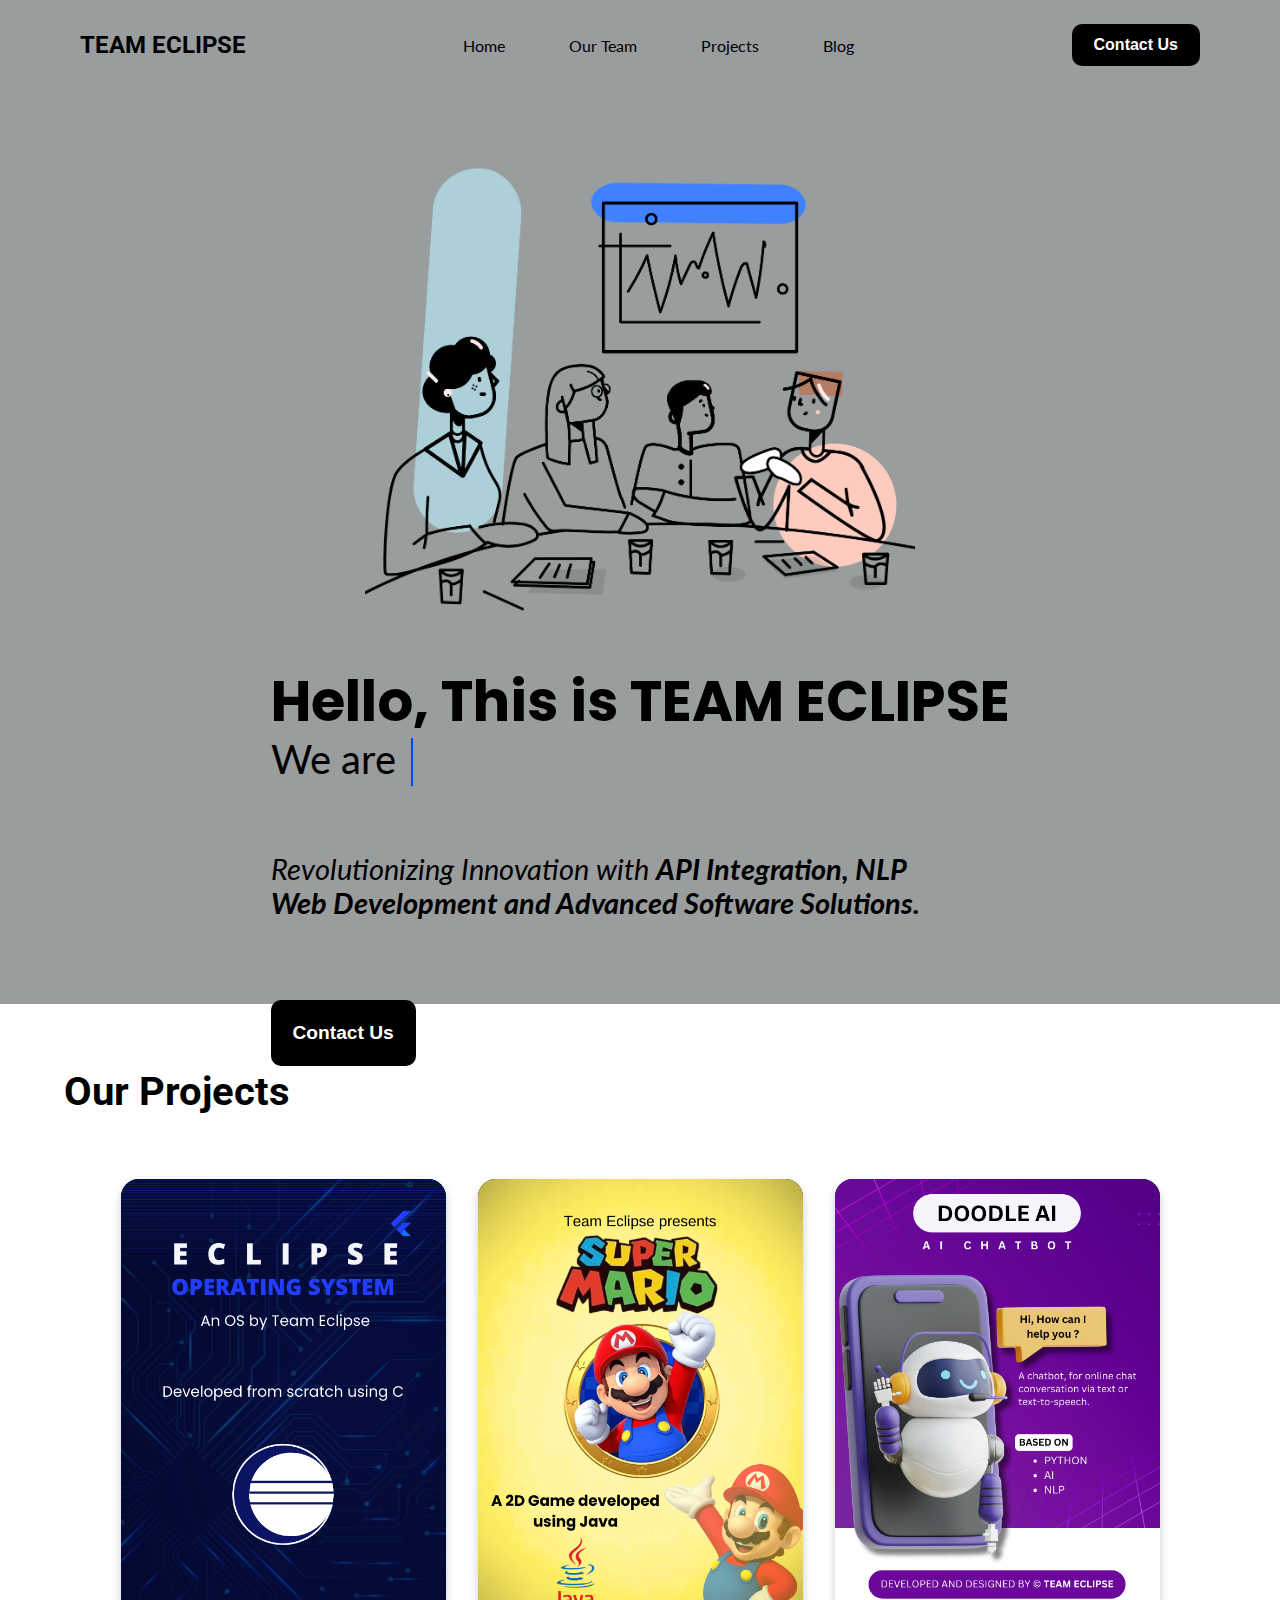
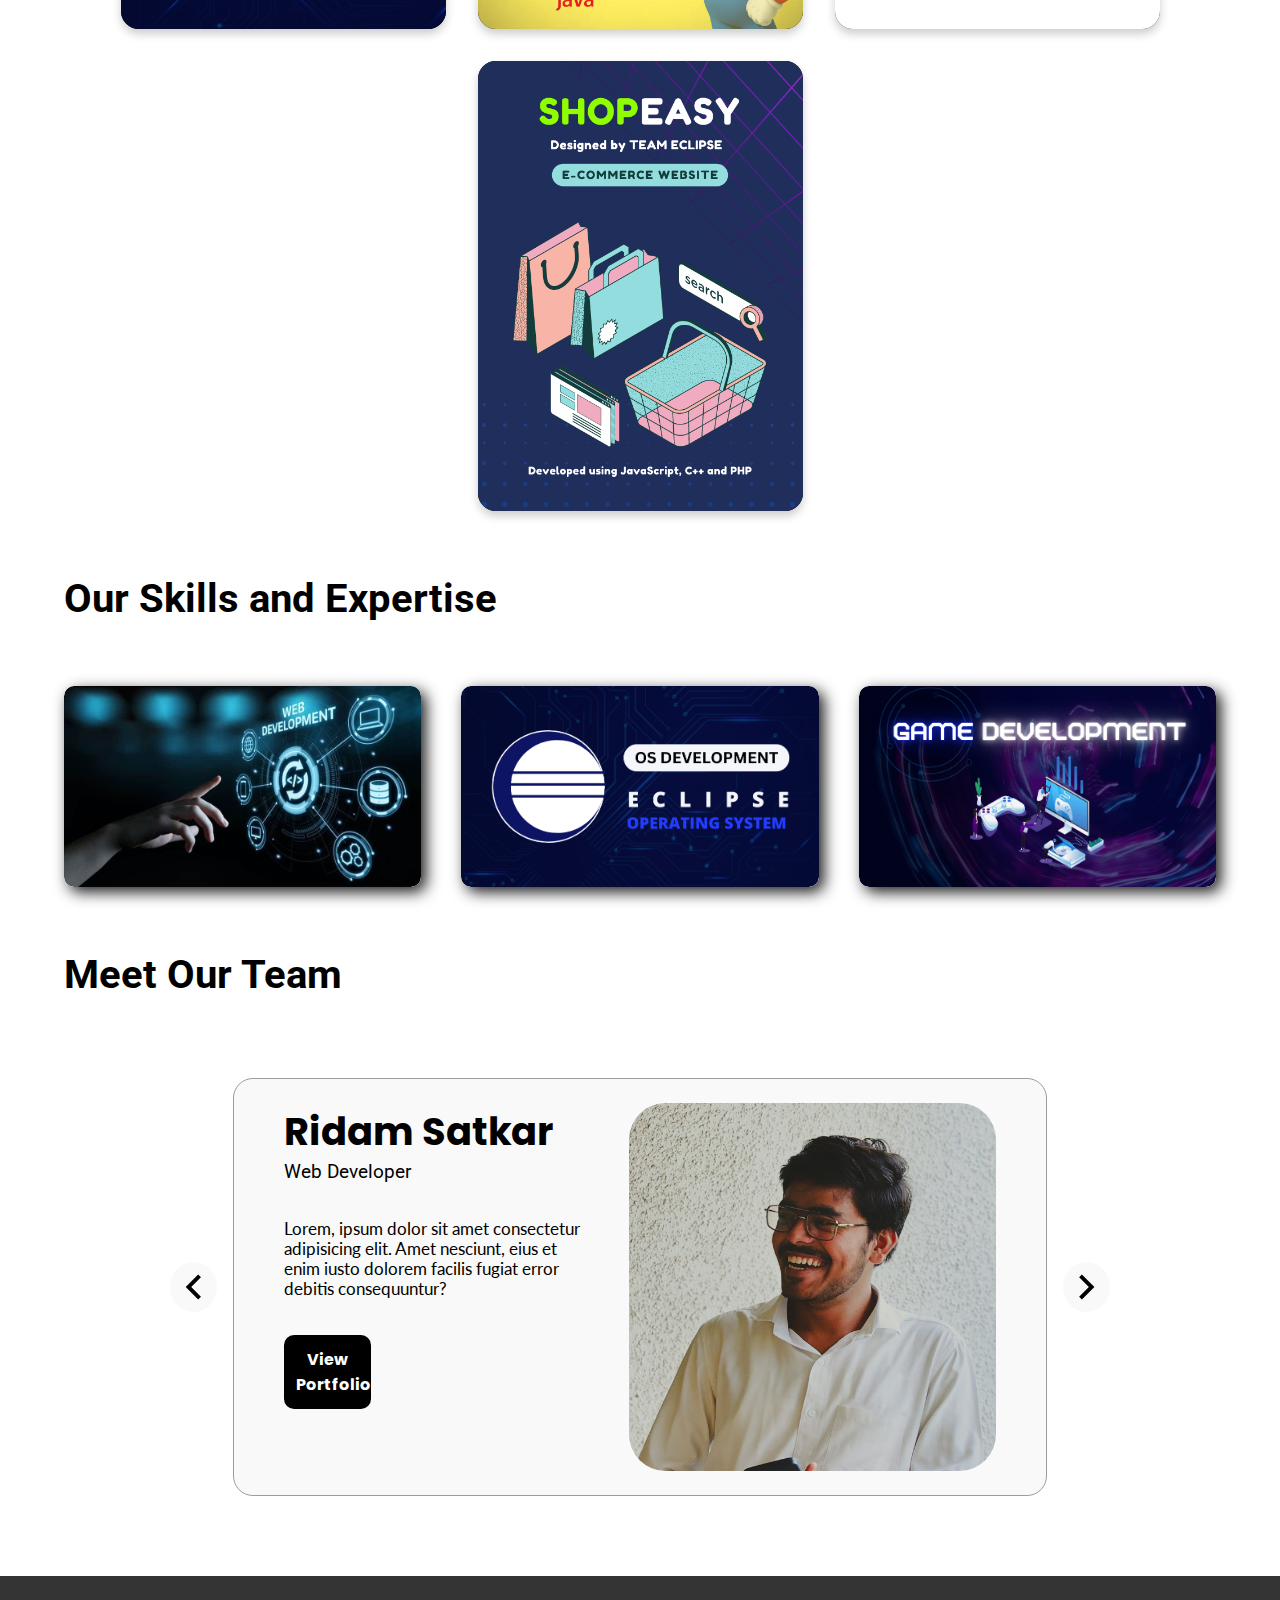
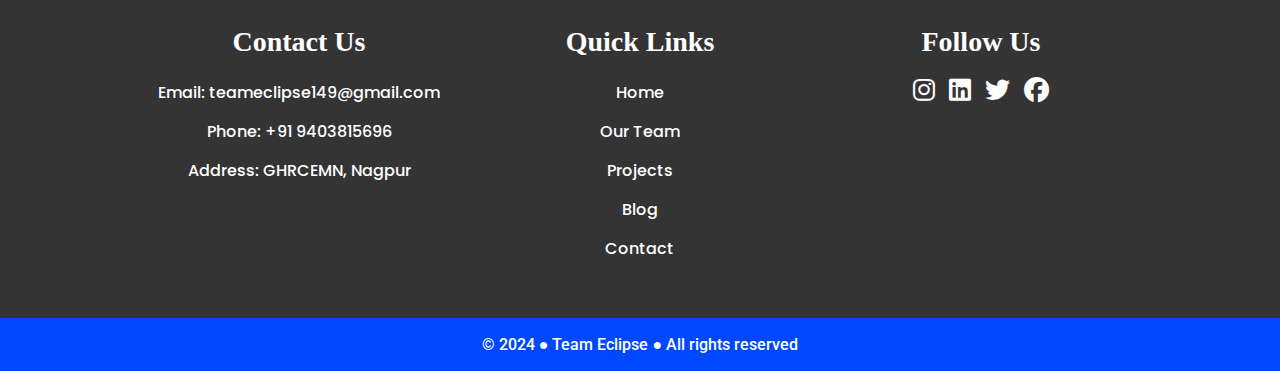
==== commit db61be98: "improved and linked blog.html" ====
--- a/index.html
+++ b/index.html
@@ -26,7 +26,7 @@
                     <li><a href="#">Home</a></li>
                     <li><a href="#">Our Team</a></li>
                     <li><a href="#">Projects</a></li>
-                    <li><a href="#">Blog</a></li>
+                    <li><a href="blog.html">Blog</a></li>
                 </ul>
             </div>
             <div class="sidebar">
@@ -321,9 +321,9 @@
                     <h3>Quick Links</h3>
                     <ul class="list">
                         <li><a href="">Home</a></li>
-                        <li><a href="">About</a></li>
+                        <li><a href="">Our Team</a></li>
                         <li><a href="">Projects</a></li>
-                        <li><a href="">Blog</a></li>
+                        <li><a href="blog.html">Blog</a></li>
                         <li><a href="contact.html">Contact</a></li>
                     </ul>
                 </div>
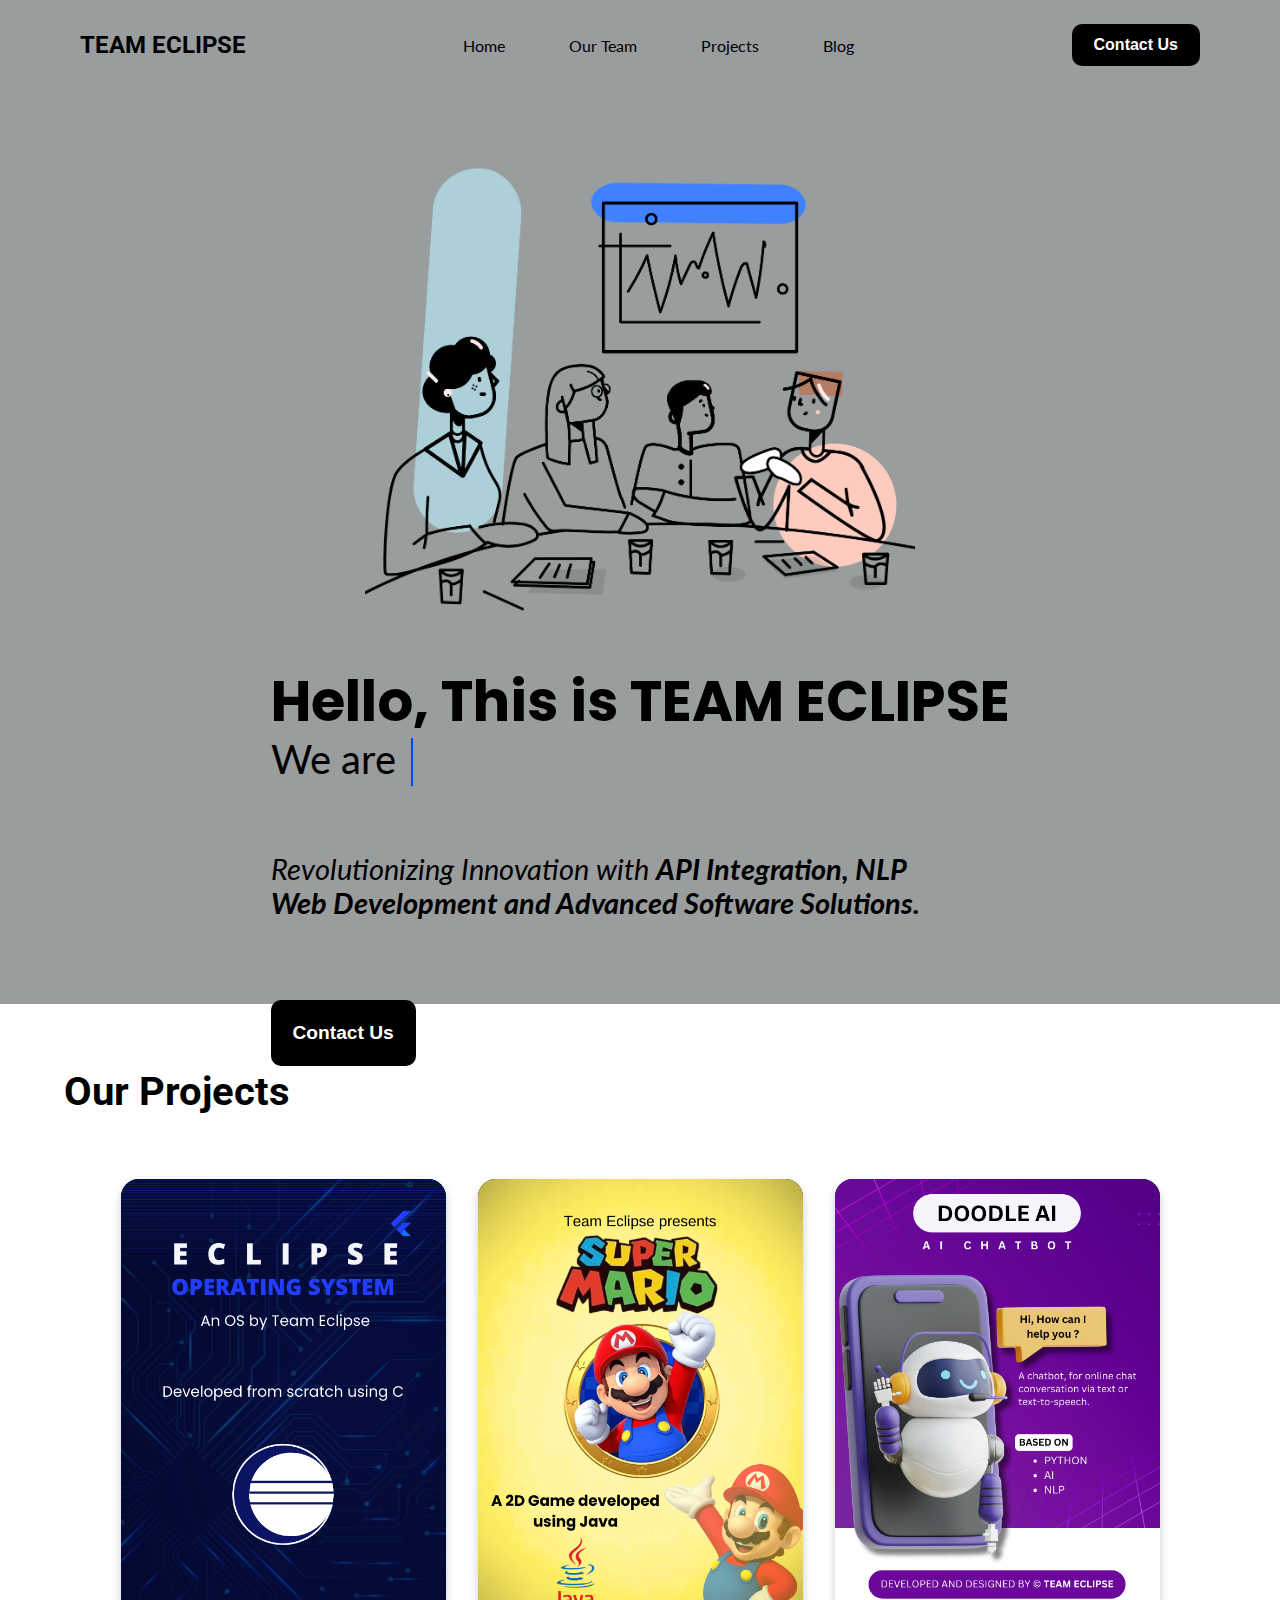
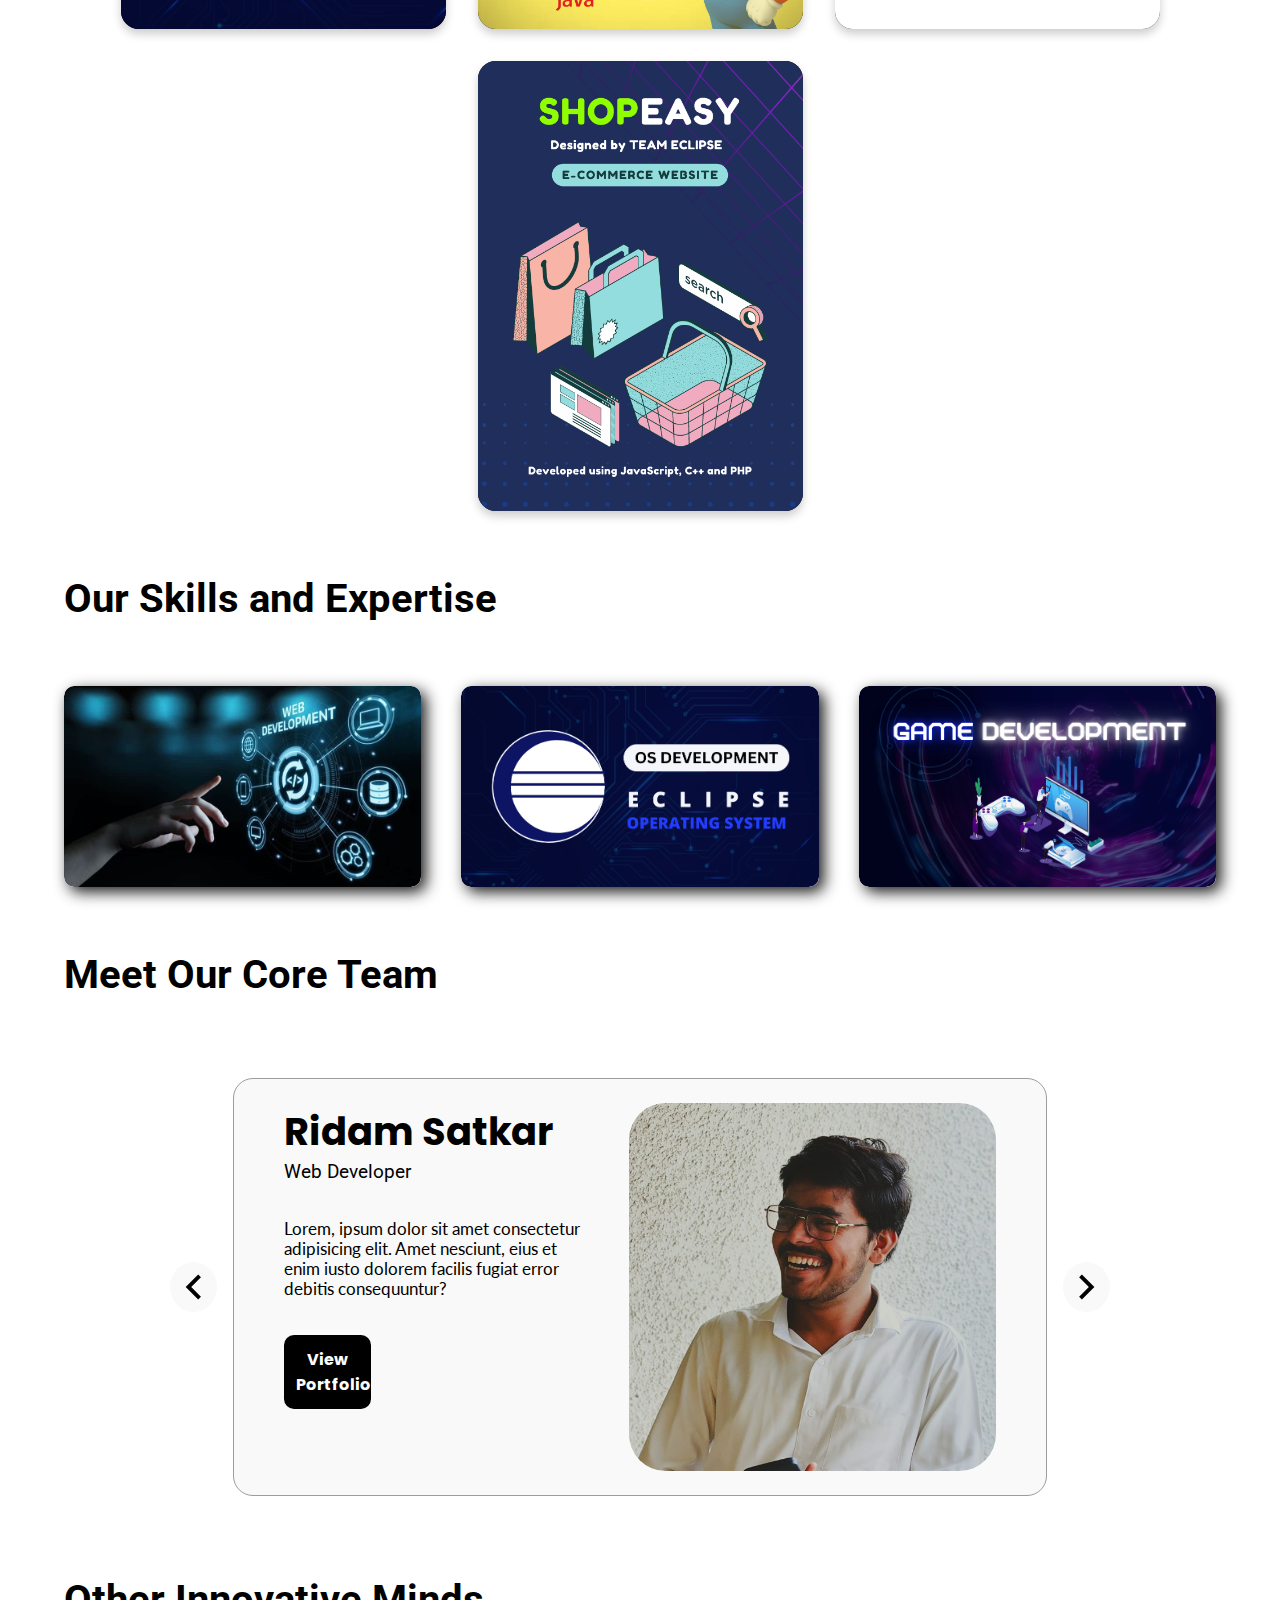
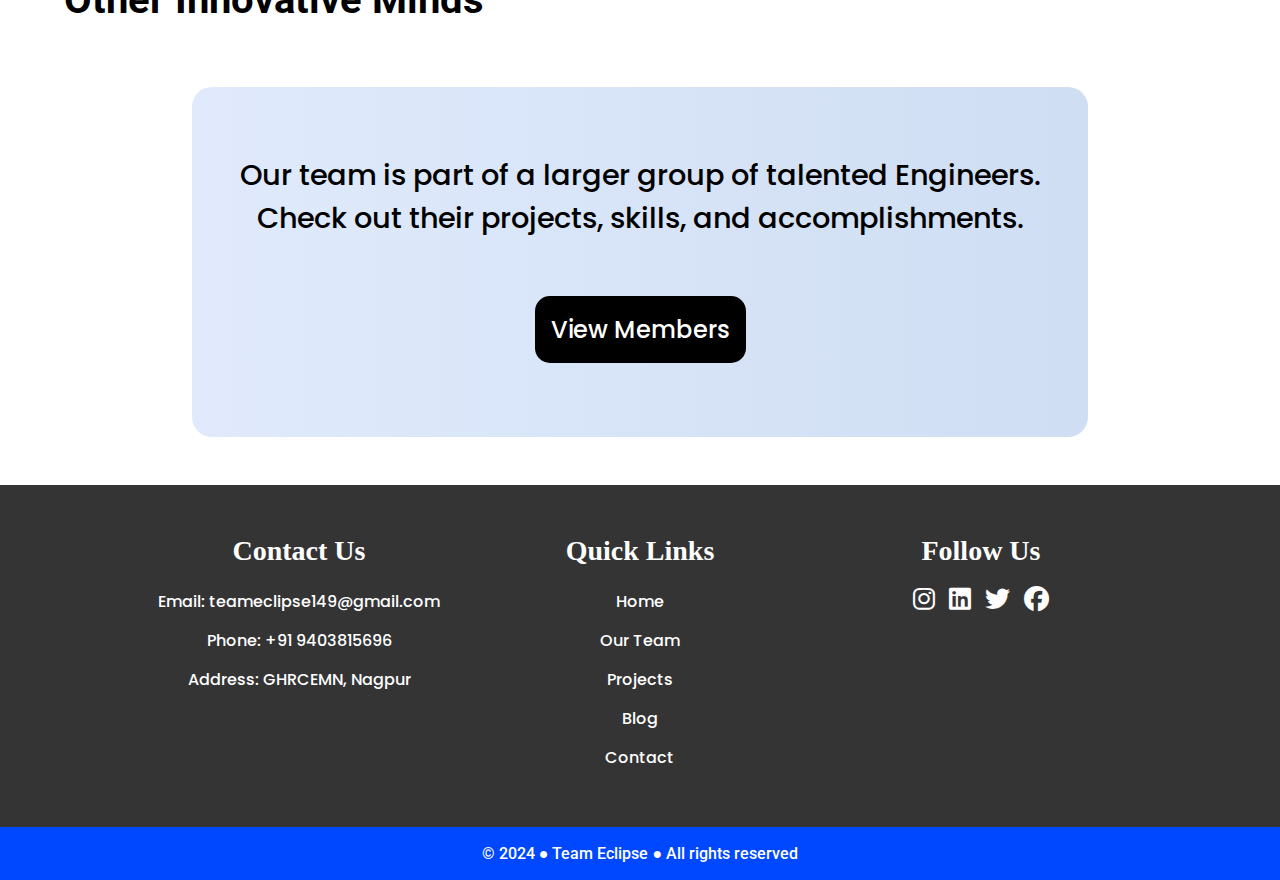
==== commit a281b8f9: "modifications done" ====
--- a/index.html
+++ b/index.html
@@ -24,8 +24,8 @@
             <div class="navbar">
                 <ul>
                     <li><a href="#">Home</a></li>
-                    <li><a href="#">Our Team</a></li>
-                    <li><a href="#">Projects</a></li>
+                    <li><a href="#our-team">Our Team</a></li>
+                    <li><a href="#projects">Projects</a></li>
                     <li><a href="blog.html">Blog</a></li>
                 </ul>
             </div>
@@ -33,10 +33,10 @@
                 <div class="navigation">
                     <h4>NAVIGATION</h4>
                     <ul class="nav-items">
-                        <li><a href="#">Home</a></li>
-                        <li><a href="#">Our Team</a></li>
-                        <li><a href="#">Projects</a></li>
-                        <li><a href="#">Blog</a></li>
+                        <li><a href="index.html">Home</a></li>
+                        <li><a href="#our-team">Our Team</a></li>
+                        <li><a href="#projects">Projects</a></li>
+                        <li><a href="blog.html">Blog</a></li>
                     </ul>
                 </div> 
 
@@ -91,7 +91,7 @@
         </div>
     </div>
     <div class="project-section">
-        <h3 class="project-text in-view-animate">Our Projects</h3>
+        <h3 class="project-text in-view-animate" id="projects">Our Projects</h3>
         <div class="project-wrapper">
             <div class="project-card in-view-animate">
                 <div class="project-img"><img src="img/collab-project-1.png" alt="Location Unknown"></div>
@@ -251,7 +251,7 @@
     </div>
 
     <div class="team-section">
-        <h3 class="team-text in-view-animate">Meet Our Team</h3>
+        <h3 class="team-text in-view-animate" id="our-team">Meet Our Core Team</h3>
         <div class="team-slider">
             <svg class="previous-arrow" xmlns="http://www.w3.org/2000/svg" viewBox="0 0 24 24" fill="currentColor">
                 <path
@@ -259,13 +259,13 @@
                 </path>
             </svg>
             <div class="team-wrapper">
-                <div class="member-card">
+                <div class="member-card" >
                     <div class="member-details">
                         <h3 class="member-name">Ridam Satkar</h3>
                         <p class="member-pos">Web Developer</p>
                         <p class="member-info">Lorem, ipsum dolor sit amet consectetur adipisicing elit. Amet nesciunt,
                             eius et enim iusto dolorem facilis fugiat error debitis consequuntur?</p>
-                        <button class="resume-btn">View Portfolio</button>
+                        <button class="resume-btn" onclick="location.href='portfolios/Ridam/index.html'">View Portfolio</button>
                     </div>
                     <img src="img/collab-1.jpg" alt="Ridam Satkar" title="Ridam Satkar">
                 </div>
@@ -275,7 +275,7 @@
                         <p class="member-pos">Graphic Designer</p>
                         <p class="member-info">Lorem, ipsum dolor sit amet consectetur adipisicing elit. Amet nesciunt,
                             eius et enim iusto dolorem facilis fugiat error debitis consequuntur?</p>
-                        <button class="resume-btn">View Portfolio</button>
+                        <button class="resume-btn" onclick="location.href='portfolios/Priyanshu/index.html'">View Portfolio</button>
                     </div>
                     <img src="img/collab-2.jpg" alt="Priyanshu Kumar" title="Priyanshu Kumar">
                 </div>
@@ -285,7 +285,7 @@
                         <p class="member-pos">UI/UX Designer</p>
                         <p class="member-info">Lorem, ipsum dolor sit amet consectetur adipisicing elit. Amet nesciunt,
                             eius et enim iusto dolorem facilis fugiat error debitis consequuntur?</p>
-                        <button class="resume-btn">View Portfolio</button>
+                        <button class="resume-btn" onclick="location.href='portfolios/Sumit/index.html'">View Portfolio</button>
                     </div>
                     <img src="img/collab-3.jpg" alt="Sumit Vannier" title="Sumit Vannier">
                 </div>
@@ -295,7 +295,7 @@
                         <p class="member-pos">Web Developer</p>
                         <p class="member-info">Lorem, ipsum dolor sit amet consectetur adipisicing elit. Amet nesciunt,
                             eius et enim iusto dolorem facilis fugiat error debitis consequuntur?</p>
-                        <button class="resume-btn">View Portfolio</button>
+                        <button class="resume-btn" onclick="location.href='portfolios/Pranay/index.html'">View Portfolio</button>
                     </div>
                     <img src="img/collab-4.jpg" alt="Pranay Kharbade" title="Pranay Kharbade">
                 </div>
@@ -307,6 +307,16 @@
                 </path>
             </svg>
         </div>
+    </div>
+
+    <div class="other-members">
+        <h3 class="other-members-text">Other Innovative Minds</h3>
+        <p>Our team is part of a larger group of talented Engineers. 
+        <br>
+        Check out their projects, skills, and accomplishments.
+        <br>
+        <button class="other-members-btn" onclick="location.href='modifications/index.html'">View Members</button>
+        </p>
     </div>
 
     <footer>
@@ -320,9 +330,9 @@
                 <div class="footer-content mobile-display-none">
                     <h3>Quick Links</h3>
                     <ul class="list">
-                        <li><a href="">Home</a></li>
-                        <li><a href="">Our Team</a></li>
-                        <li><a href="">Projects</a></li>
+                        <li><a href="index.html">Home</a></li>
+                        <li><a href="#our-team">Our Team</a></li>
+                        <li><a href="#projects">Projects</a></li>
                         <li><a href="blog.html">Blog</a></li>
                         <li><a href="contact.html">Contact</a></li>
                     </ul>
--- a/css/style.css
+++ b/css/style.css
@@ -40,7 +40,6 @@
     font-family: var(--font-heading);
     color: black;
 }
-
 
 header .navbar ul{
     list-style: none;
@@ -596,6 +595,49 @@
 
 /* Team Section ---> CSS Ends */
 
+/* Other Members Section ---> CSS Starts */
+
+.other-members .other-members-text {
+    margin-left: 5%;
+    font-family: var(--font-heading);
+    font-size: 2.5rem;
+    font-weight: 700;
+}
+
+.other-members p{
+    text-align: center;
+    padding: 4.2rem 3rem;
+    border-radius: 20px;
+    background: linear-gradient(to right, #e0eafc, #cfdef3);
+    width: 70vw;
+    height: 350px;
+    margin: 4rem auto 3rem auto;
+    font-family: var(--font-primary);
+    font-size: 1.8rem;
+    font-weight: 500;
+}
+
+.other-members p .other-members-btn{
+    margin-top: 3.5rem;
+    border-radius: 15px;
+    border: none;
+    background-color: #000;
+    color: white;
+    padding: 1rem 1rem;
+    font-family: var(--font-primary);
+    font-size: 1.5rem;
+    font-weight: 500;
+    transition: all .3s ease;
+}
+
+.other-members p .other-members-btn:hover{
+    background-color: var(--accent-color);
+}
+
+/* Other Members Section ---> CSS Ends */
+
+
+
 /* Footer ---> CSS Starts */
 
 footer {
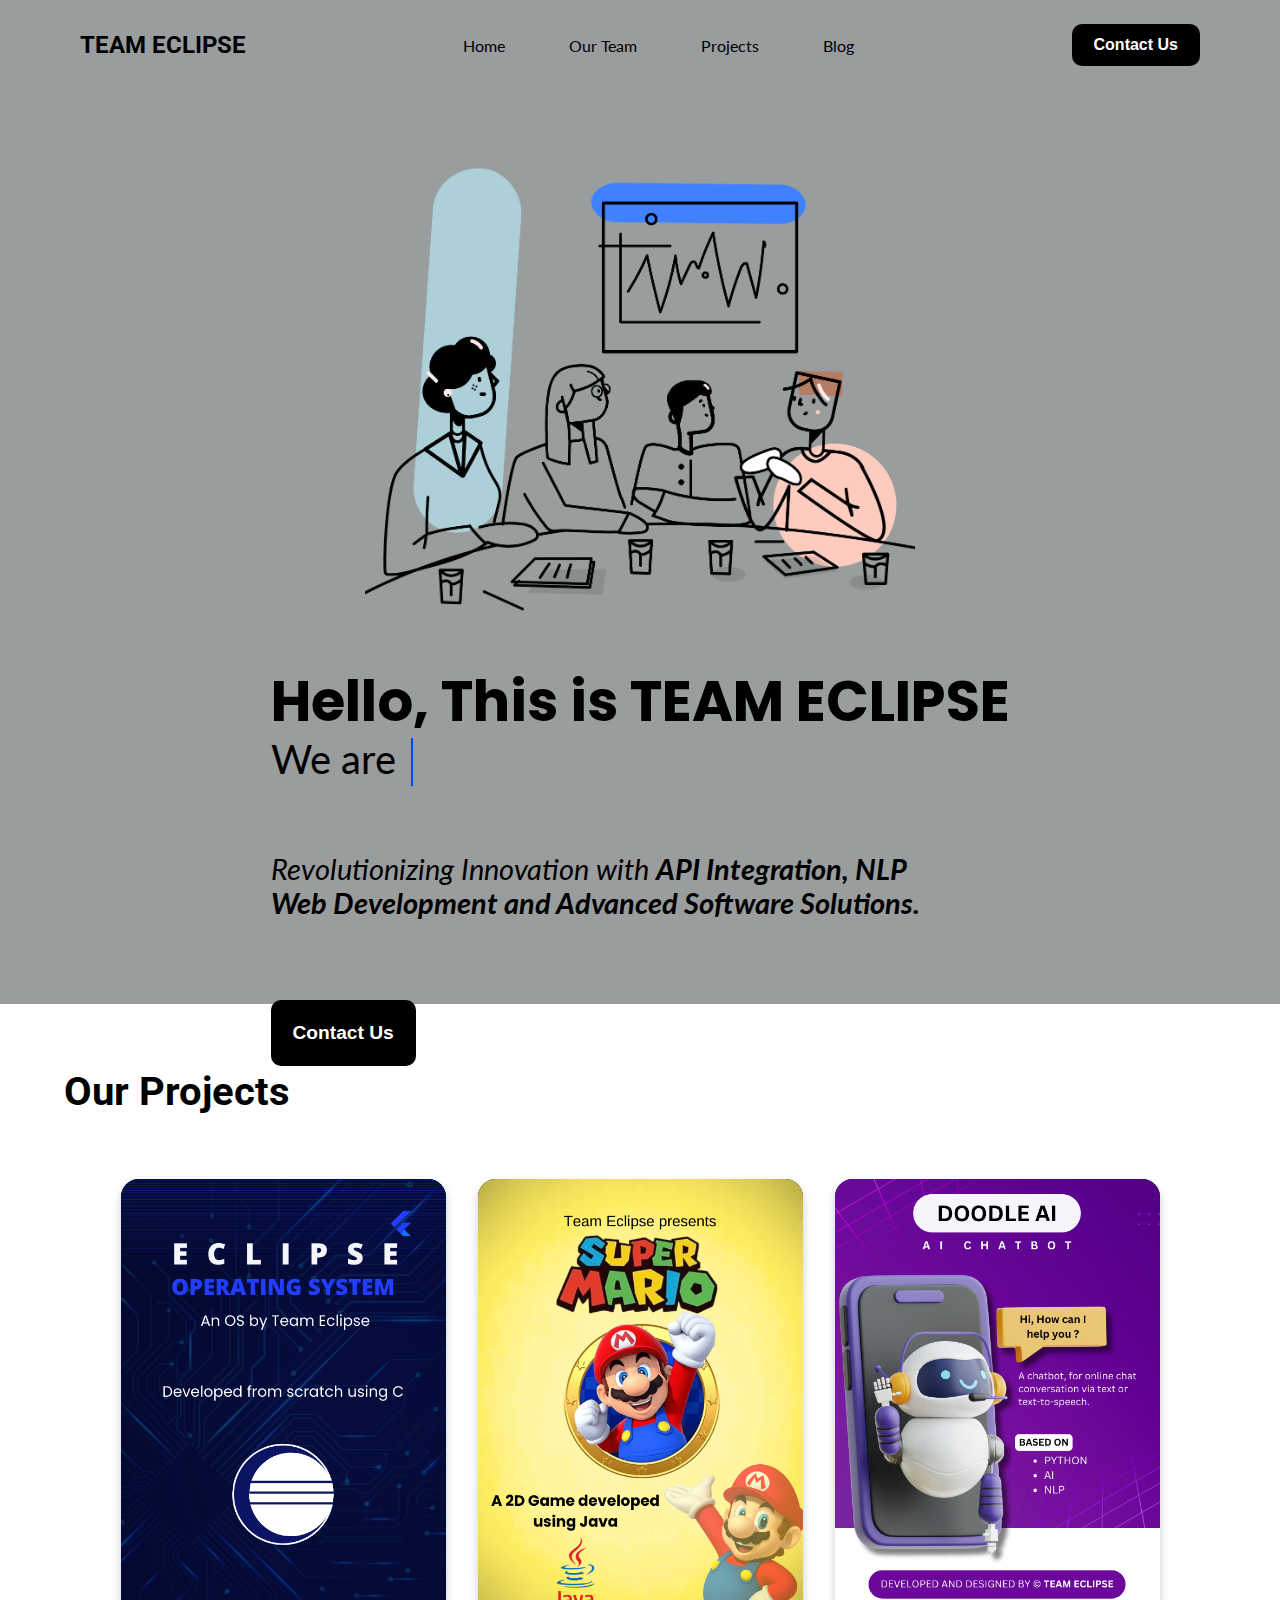
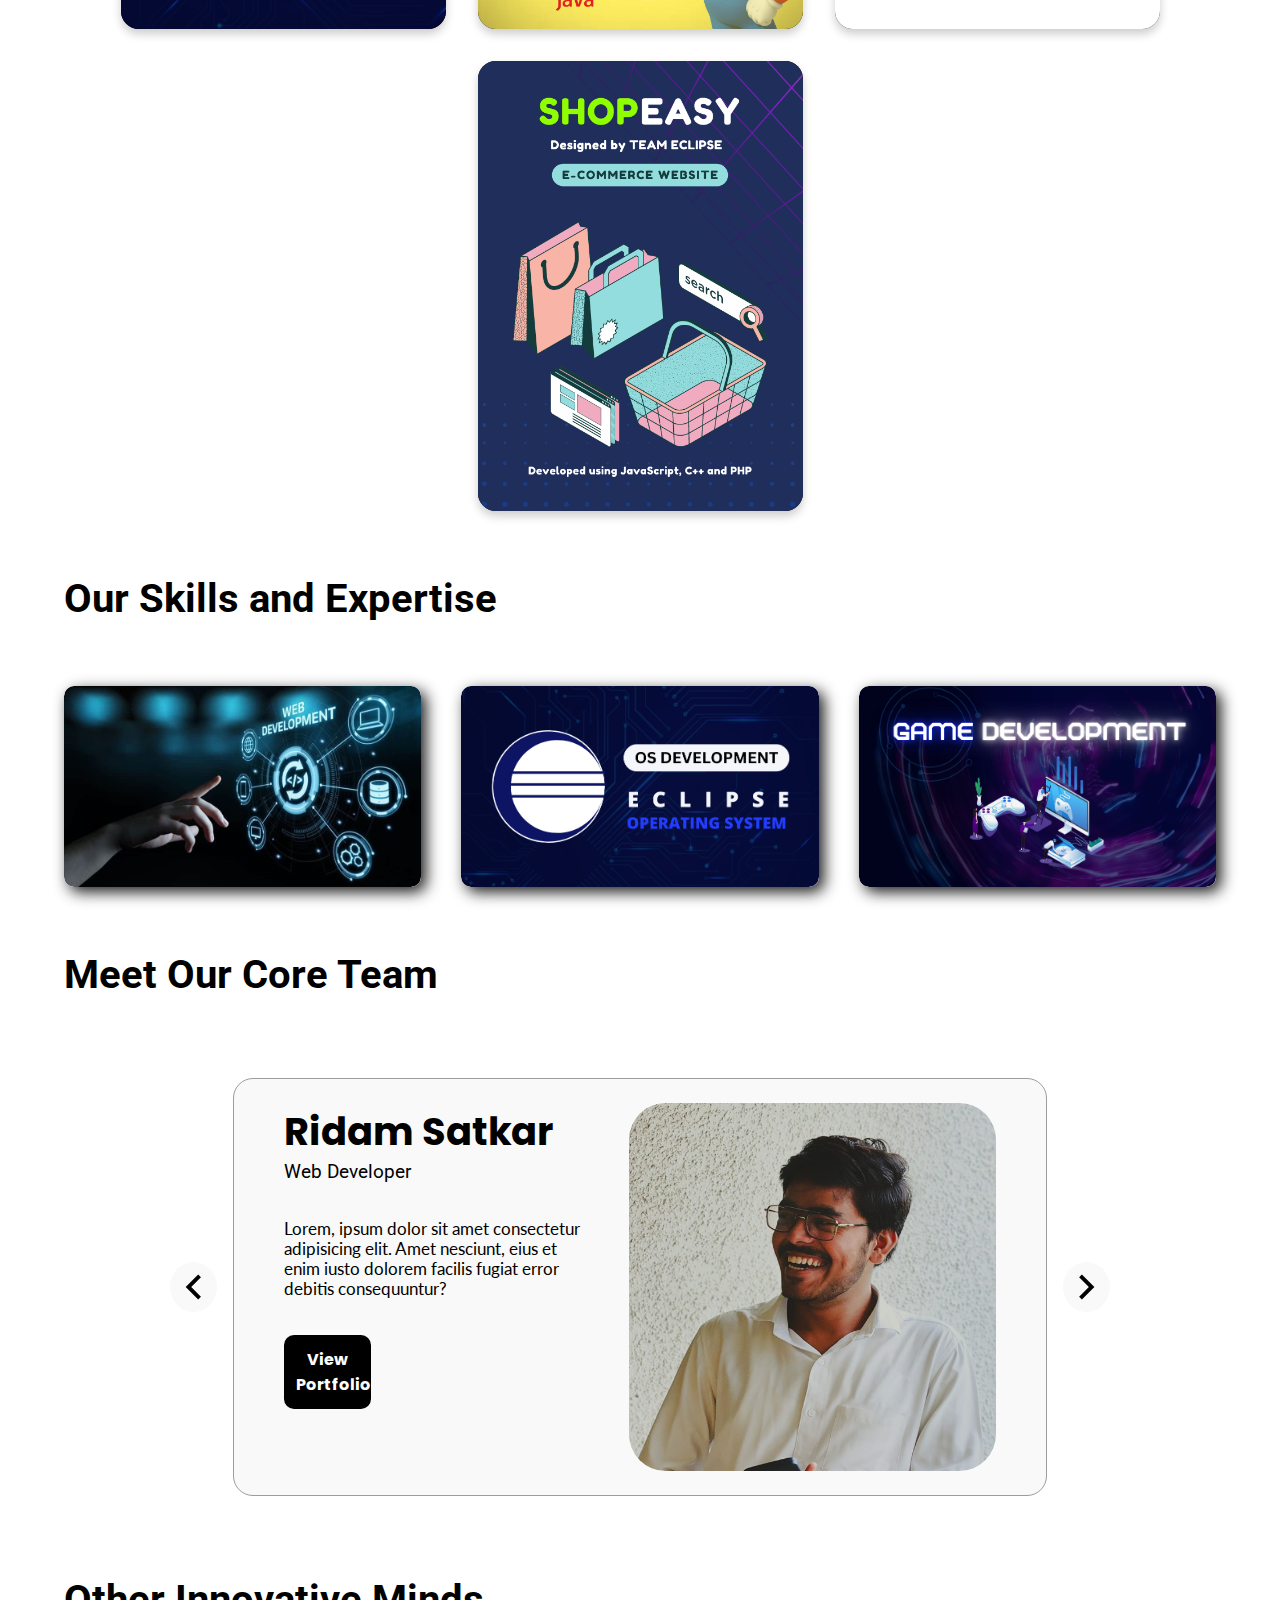
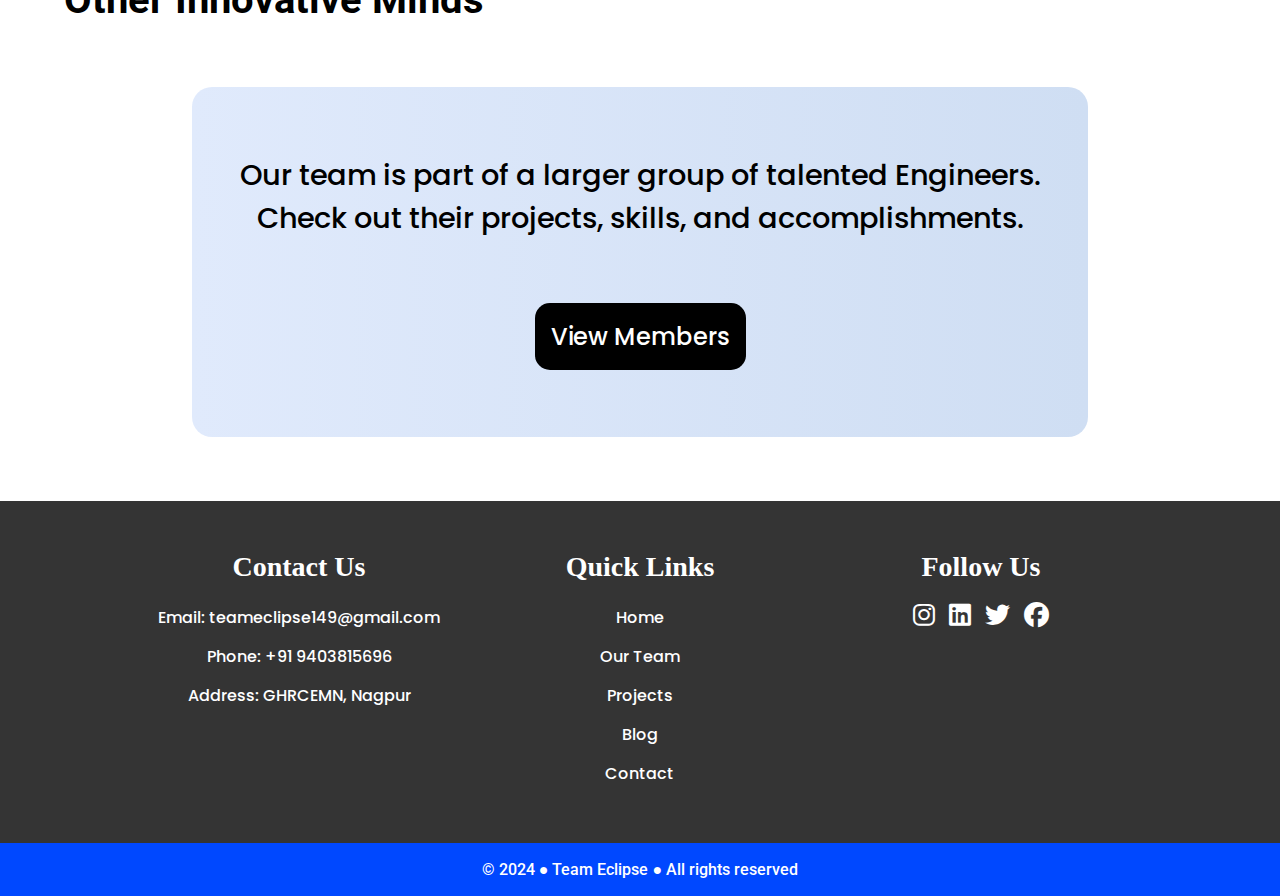
==== commit b8883829: "responsiveness for modifications made" ====
--- a/index.html
+++ b/index.html
@@ -311,12 +311,13 @@
 
     <div class="other-members">
         <h3 class="other-members-text">Other Innovative Minds</h3>
-        <p>Our team is part of a larger group of talented Engineers. 
-        <br>
-        Check out their projects, skills, and accomplishments.
-        <br>
-        <button class="other-members-btn" onclick="location.href='modifications/index.html'">View Members</button>
-        </p>
+        <div class="other-members-content">
+                <p>Our team is part of a larger group of talented Engineers. 
+                <br>
+                Check out their projects, skills, and accomplishments.
+            </p>
+            <button class="other-members-btn" onclick="location.href='modifications/index.html'">View Members</button>
+        </div>
     </div>
 
     <footer>
--- a/css/style.css
+++ b/css/style.css
@@ -604,21 +604,28 @@
     font-weight: 700;
 }
 
-.other-members p{
+.other-members .other-members-content{
+    background: linear-gradient(to right, #e0eafc, #cfdef3);
+    padding: 4.2rem 3rem;
+    margin: 4rem auto;
+    display: flex;
+    flex-direction: column;
+    align-items: center;
+    justify-content: space-between;
+    width: 70vw;
+    height: auto;
+    min-height: 350px;
+    border-radius: 20px;
+}
+
+.other-members .other-members-content p{
     text-align: center;
-    padding: 4.2rem 3rem;
-    border-radius: 20px;
-    background: linear-gradient(to right, #e0eafc, #cfdef3);
-    width: 70vw;
-    height: 350px;
-    margin: 4rem auto 3rem auto;
     font-family: var(--font-primary);
     font-size: 1.8rem;
     font-weight: 500;
 }
 
-.other-members p .other-members-btn{
-    margin-top: 3.5rem;
+.other-members .other-members-content .other-members-btn{
     border-radius: 15px;
     border: none;
     background-color: #000;
@@ -630,12 +637,62 @@
     transition: all .3s ease;
 }
 
-.other-members p .other-members-btn:hover{
+.other-members .other-members-content .other-members-btn:hover{
     background-color: var(--accent-color);
 }
 
+@media screen and (max-width: 1024px) {
+    .other-members .other-members-content {
+        width: 80vw;
+        padding: 3rem 2rem;
+    }
+    
+    .other-members .other-members-content p {
+        font-size: 1.5rem;
+    }
+    
+    .other-members .other-members-content .other-members-btn {
+        font-size: 1.3rem;
+    }
+}
+
+@media screen and (max-width: 768px) {
+    .other-members .other-members-content {
+        width: 90vw;
+        padding: 2.5rem 1.5rem;
+        min-height: 300px;
+    }
+    
+    .other-members .other-members-content p {
+        font-size: 1.3rem;
+    }
+    
+    .other-members .other-members-content .other-members-btn {
+        font-size: 1.1rem;
+        padding: 0.8rem 0.8rem;
+    }
+}
+
+@media screen and (max-width: 480px) {
+    .other-members .other-members-content {
+        width: 90vw;
+        padding: 2rem 1rem;
+        min-height: 250px;
+        margin: 3rem auto;
+    }
+    
+    .other-members .other-members-content p {
+        font-size: 1.1rem;
+        font-weight: 500;
+    }
+    
+    .other-members .other-members-content .other-members-btn {
+        font-size: 1rem;
+        padding: 0.7rem 0.7rem;
+    }
+}
+
 /* Other Members Section ---> CSS Ends */
-
 
 
 /* Footer ---> CSS Starts */
